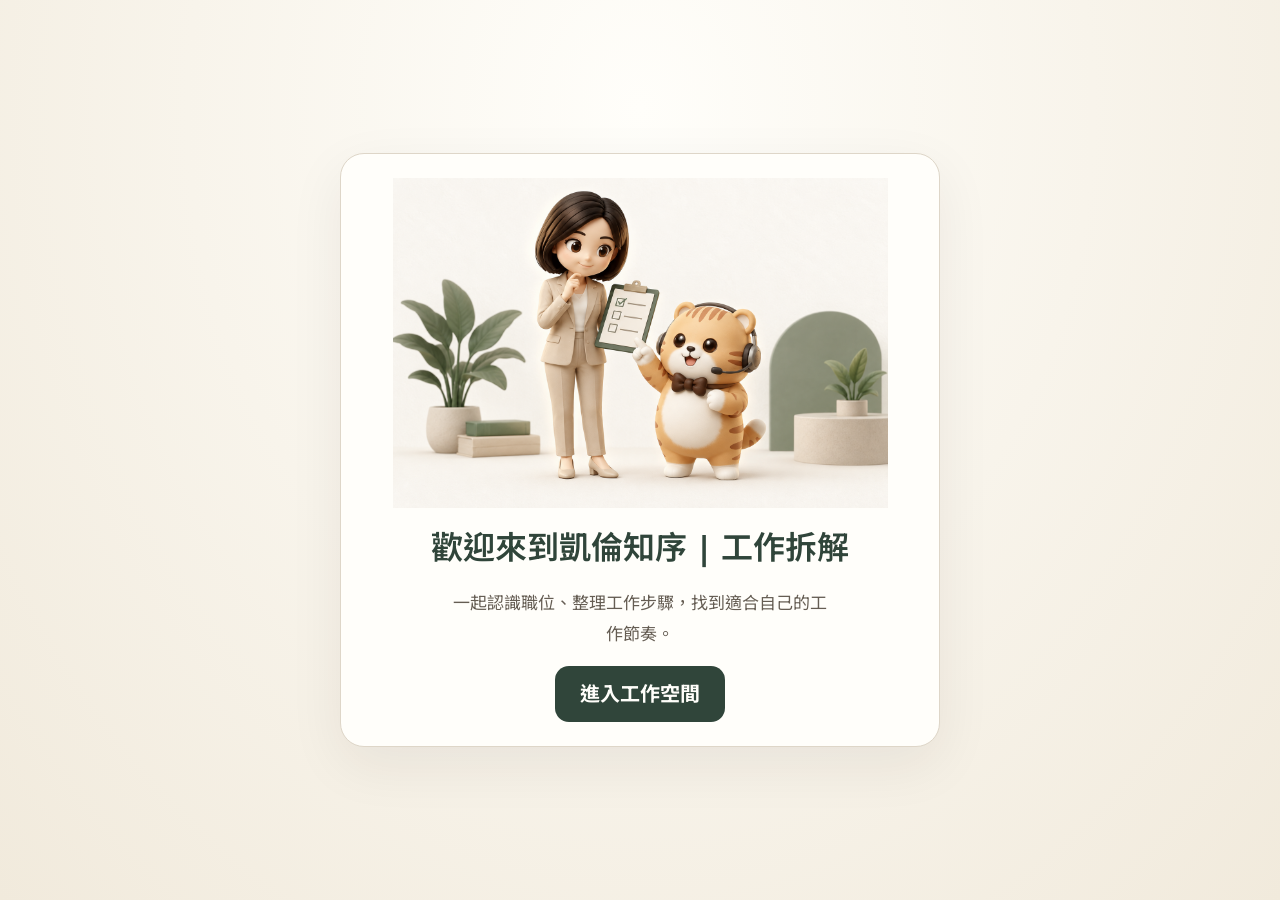
==== index.html @ 6149a3b6 "Improve text scaling and Karen profile page Co-authored-by: Copilot <223556219+Copilot@users.noreply" ====
<!doctype html>
<html lang="zh-TW">
  <head>
    <meta charset="UTF-8" />
    <meta name="viewport" content="width=device-width, initial-scale=1.0" />
    <title>凱倫知序 | 工作拆解</title>
    <meta name="description" content="凱倫知序 | 工作拆解" />
    <meta property="og:title" content="凱倫知序 | 工作拆解" />
    <meta property="og:description" content="凱倫知序 | 工作拆解" />
    <meta property="og:site_name" content="凱倫知序 | 工作拆解" />
    <meta property="og:url" content="https://aaa0218haha-collab.github.io/KYUAN-Worker-3191/" />
    <link rel="canonical" href="https://aaa0218haha-collab.github.io/KYUAN-Worker-3191/" />
    <meta property="og:type" content="website" />
    <meta property="og:image" content="https://aaa0218haha-collab.github.io/KYUAN-Worker-3191/share-preview.png?v=20261018-simple-flow" />
    <meta property="og:image:width" content="1200" />
    <meta property="og:image:height" content="630" />
    <meta property="og:image:alt" content="凱倫知序 | 工作拆解" />
    <meta name="twitter:card" content="summary_large_image" />
    <meta name="twitter:title" content="凱倫知序 | 工作拆解" />
    <meta name="twitter:description" content="凱倫知序 | 工作拆解" />
    <meta name="twitter:image" content="https://aaa0218haha-collab.github.io/KYUAN-Worker-3191/share-preview.png?v=20261018-simple-flow" />
    <meta name="google-oauth-client-id" content="313609536991-54sapoig29m4reg91qin8fsfqu9iro08.apps.googleusercontent.com" />
    <meta name="theme-color" content="#FBF9F5" />
    <link rel="icon" type="image/svg+xml" href="./icon.svg?v=20261018" sizes="any" />
    <link rel="manifest" href="./site.webmanifest" />
    <link rel="preconnect" href="https://fonts.googleapis.com">
    <link rel="preconnect" href="https://fonts.gstatic.com" crossorigin>
    <link href="https://fonts.googleapis.com/css2?family=Plus+Jakarta+Sans:wght@400;500;600;700&family=Noto+Sans+TC:wght@400;500;700&display=swap" rel="stylesheet">
    <script type="module" src="./google-account.js?v=20261018-simple-flow"></script>
    <script type="module" crossorigin src="./index-ARgGflA9.js?v=20261028-reader-karen-page-v5"></script>
    <script type="module" src="./personal-ai.js?v=20261018-simple-flow"></script>
    <script type="module" src="./google-drive.js?v=20261018-simple-flow"></script>
    <script type="module" src="./reading-comfort.js?v=20261028-reader-karen-page-v5"></script>
    <script type="module" src="./welcome.js?v=20261018-simple-flow"></script>
    <link rel="stylesheet" crossorigin href="./index-6yeIPIjk.css?v=20261018-simple-flow">
    <link rel="stylesheet" href="./focus-workspace.css?v=20261028-reader-karen-page-v5">
  </head>
  <body class="bg-[#FBF9F5] text-[#241D17] antialiased selection:bg-[#FAF2DE] selection:text-[#846429] min-h-screen overflow-x-hidden">
    <main id="welcome-landing" aria-labelledby="welcome-landing-title">
      <section class="welcome-landing-card">
        <img class="welcome-landing-image" src="./karen-welcome.png" alt="凱倫與戴著耳機的老虎夥伴，一起查看工作檢核清單" width="1536" height="1024" fetchpriority="high" />
        <h1 class="welcome-landing-title" id="welcome-landing-title">歡迎來到凱倫知序 | 工作拆解</h1>
        <p class="welcome-landing-copy">一起認識職位、整理工作步驟，找到適合自己的工作節奏。</p>
        <button class="welcome-landing-start" type="button" data-welcome-enter>進入工作空間</button>
      </section>
    </main>
    <div id="root" hidden></div>
  </body>
</html>
---- focus-workspace.css ----
/* Mobile first: context and content stay visible; side panels open on demand. */
:root{--yw-header-height:54px;--yw-bar-height:86px}
#yuan-workspace{color:#352f28;font-family:system-ui,"Noto Sans TC",sans-serif;max-width:1600px;margin:auto}
#yuan-workspace [data-yuan-original-navigation]{display:none!important}
.yw-topbar{position:sticky;top:var(--yw-header-height);z-index:32;display:flex;align-items:center;justify-content:space-between;gap:12px;padding:12px 16px;background:#fffefa;border-bottom:1px solid #e5ded2}
.yw-current{min-width:0}.yw-eyebrow{font-size:13px;color:#756c60;letter-spacing:.04em;margin:0 0 3px}
.yw-current h2{font-size:20px;font-weight:700;line-height:1.3;margin:0;color:#30453a}
.yw-context{font-size:14px;color:#6c6255;white-space:nowrap;text-overflow:ellipsis;overflow:hidden;margin:4px 0 0;max-width:60vw}
.yw-top-actions{display:flex;gap:6px;flex:none}.yw-top-actions button,.yw-drawer-heading button{min-height:44px;min-width:44px;padding:8px 12px;border:1px solid #ded6c8;border-radius:10px;background:#fff;color:#50483d;font-size:16px;cursor:pointer}
.yw-columns{padding:12px 0 24px}.yw-content{position:relative;min-width:0;padding-top:52px}.yw-about-content{padding-top:0!important}
#root #yuan-workspace main{max-width:840px;padding:0 12px;margin:0 auto}
#yuan-workspace main h2,#yuan-workspace main h3{font-family:inherit}
#yuan-workspace main [class*="rounded-2xl"],#yuan-workspace main [class*="rounded-3xl"]{box-shadow:none}
#yuan-workspace main [data-yuan-selector]{border:1px solid #ded6c8;border-radius:14px;background:#fffefa}
[data-yuan-selector]>summary{padding:12px 14px;font-size:16px;cursor:pointer;color:#514a40;font-weight:600;overflow-wrap:anywhere}
[data-yuan-selector]{display:none!important}.yw-role-selection-open [data-yuan-selector]{display:block!important;position:relative;z-index:5;margin-bottom:12px}
[data-yuan-selector]>summary:focus-visible,#yuan-workspace button:focus-visible,#yuan-workspace textarea:focus-visible{outline:3px solid #9b762f;outline-offset:2px}
[data-yuan-selector]>div{border:0!important;border-radius:0!important}
.yw-drawer{border:1px solid #e5ded2;background:#fffefa;color:#352f28;padding:18px;max-width:100vw;width:min(340px,calc(100vw - 24px));height:100dvh;max-height:100dvh;overflow:auto;margin:0;border-radius:0 18px 18px 0;font:14px/1.6 system-ui,"Noto Sans TC",sans-serif}
.yw-drawer::backdrop{background:#241d1766}.yw-notes-drawer{margin-left:auto;border-radius:18px 0 0 18px}
.yw-drawer-heading{display:flex;justify-content:space-between;align-items:center;gap:12px;margin-bottom:18px}.yw-drawer-heading h2,.yw-notes>h2{font-size:20px;font-weight:700;margin:0}
.yw-navigation nav{display:grid;gap:8px}.yw-navigation nav button{display:flex;align-items:center;gap:12px;width:100%;text-align:left;padding:12px 10px;border:1px solid transparent;border-radius:10px;background:transparent;color:#6c6255;cursor:pointer;min-height:64px}
.yw-navigation nav button:hover{background:#f3efe7}.yw-navigation nav button[aria-current="page"]{border-color:#c1d0c5;background:#edf3ee;color:#30453a}
.yw-navigation nav strong{display:block;font-size:16px;font-weight:600}.yw-navigation nav small{display:block;font-size:13px;margin-top:3px;color:#756c60;line-height:1.5}
.yw-response-link{display:flex;align-items:center;gap:12px;width:100%;min-height:64px;margin-top:8px;padding:12px 10px;border:1px solid #ded6c8;border-radius:10px;background:#fffefa;color:#30453a;text-align:left;cursor:pointer}
.yw-response-link:hover{background:#edf3ee;border-color:#c1d0c5}
.yw-response-link strong{display:block;font-size:16px;font-weight:600}.yw-response-link small{display:block;margin-top:3px;color:#756c60;font-size:13px;line-height:1.5}
.yw-response-icon{display:grid;width:42px;height:38px;flex:none;place-items:center;border:1px solid #e4ded3;border-radius:6px;color:#597261;font-size:21px}
.yw-home-illustration{width:100%;max-width:660px;margin:0 auto 20px;overflow:hidden;border:1px solid #ded6c8;border-radius:16px;background:#fffefa}
.yw-home-illustration img{display:block;width:100%;height:auto;object-fit:contain}
.yw-role-picker{position:absolute;top:0;left:0;z-index:2;display:flex;align-items:center;max-width:840px;width:100%;margin:0;padding:0;border:0;border-radius:0;background:transparent}
.yw-role-picker>span{display:none}
.yw-role-picker select{width:calc(100% - 194px);min-width:0;height:44px;padding:6px 30px 6px 10px;border:1px solid #d8cca8;border-radius:10px;background:#fffefa;color:#352f28;font-size:15px}
.yw-role-picker select:focus-visible{outline:3px solid #9b762f;outline-offset:2px}
.yw-quick-nav{position:relative;inset:auto;z-index:3;display:flex;flex-wrap:nowrap;align-items:center;justify-content:space-between;gap:8px;width:100%;min-height:34px;margin:0 0 8px;padding:0!important;border:0!important;border-radius:0!important;background:transparent!important}
.yw-quick-nav>div:first-child{display:flex;align-items:center;justify-content:flex-start;gap:4px;width:auto;min-width:0;white-space:nowrap}
.yw-quick-nav>div:last-child{display:flex;align-items:center;justify-content:flex-end;gap:4px;flex:none;margin-left:auto}
.yw-quick-nav .hidden{display:none!important}
.yw-quick-nav button{flex:none;min-height:34px;padding:4px 8px;font-size:13px;white-space:nowrap}
.yw-common-titles{display:inline-flex;min-width:0;max-width:100%;vertical-align:middle}
.yw-common-titles summary{display:inline-flex;align-items:center;gap:6px;min-height:28px;padding:3px 8px;border:1px solid #e6d7bf;border-radius:8px;background:#fffefa;color:#846429;font-size:13px;font-weight:700;cursor:pointer;list-style:none;white-space:nowrap}
.yw-common-titles summary::-webkit-details-marker{display:none}
.yw-common-titles summary::after{content:"▾";color:#8c7558;font-size:12px}
.yw-common-titles[open] summary::after{content:"▴"}
.yw-common-titles summary:focus-visible{outline:2px solid #9b762f;outline-offset:2px}
.yw-common-title-count{color:#756c60;font-size:12px;font-weight:500}
.yw-common-title-list{display:flex;flex-wrap:wrap;gap:6px;margin-top:6px}
.yw-checklist-progress{padding:10px 12px!important;border-radius:14px!important}
.yw-checklist-progress>summary{display:flex;flex-direction:row!important;align-items:center;justify-content:space-between;gap:8px;cursor:pointer;list-style:none}
.yw-checklist-progress>summary::-webkit-details-marker{display:none}
.yw-checklist-progress>summary::after{content:"展開進度 ▾";flex:none;color:#547363;font-size:12px;font-weight:600}
.yw-checklist-progress[open]>summary::after{content:"收起進度 ▴"}
.yw-checklist-progress>summary:focus-visible{outline:2px solid #547363;outline-offset:3px;border-radius:4px}
.yw-checklist-progress> :not([hidden])~ :not([hidden]){margin-top:4px!important}
.yw-checklist-progress>div:first-child>div{font-size:14px!important}
.yw-checklist-progress>div:first-child>div:last-child{white-space:nowrap}
.yw-checklist-progress>div:nth-child(2){height:5px!important}
.yw-progress-detail{font-size:12px;color:#52675b}
.yw-progress-detail summary{display:flex;align-items:center;flex-wrap:wrap;gap:4px 8px;min-height:18px;cursor:pointer;list-style:none}
.yw-progress-detail summary::-webkit-details-marker{display:none}
.yw-progress-detail summary:focus-visible{outline:2px solid #9b762f;outline-offset:2px;border-radius:4px}
.yw-progress-pill{white-space:nowrap}
.yw-progress-detail-body{display:grid;gap:8px;margin-top:8px;padding-top:8px;border-top:1px solid #c5ded1}
.yw-progress-group{min-width:0}
.yw-progress-group-title{display:flex;justify-content:space-between;gap:8px;margin-bottom:3px;font-size:13px;font-weight:700;color:#30453a}
.yw-progress-item{display:flex;align-items:flex-start;gap:6px;padding:2px 0;font-size:13px;line-height:1.4;color:#655d53}
.yw-progress-item-status{flex:none;font-weight:700;color:#547363}
.yw-karen-page{max-width:840px;margin:0 auto;padding:0 12px 28px}
.yw-karen-back{min-height:44px;margin:0 0 12px;padding:8px 12px;border:1px solid #ded6c8;border-radius:10px;background:#fffefa;color:#30453a;font-size:16px;font-weight:600;cursor:pointer}
.yw-karen-back:hover{background:#edf3ee}
.yw-karen-back:focus-visible{outline:3px solid #9b762f;outline-offset:2px}
.yw-karen-welcome-image{display:block;width:100%;height:auto;margin:0 0 16px;border-radius:16px}
.yw-karen-intro{display:grid;grid-template-columns:104px minmax(0,1fr);align-items:center;gap:18px;margin-bottom:16px;padding:16px;border:1px solid #ded6c8;border-radius:18px;background:linear-gradient(135deg,#fffefa,#f6f1e9)}
.yw-karen-intro img{display:block;width:104px;height:auto;max-height:132px;object-fit:contain}
.yw-karen-eyebrow{margin:0 0 4px;color:#846429;font-size:13px;font-weight:700;letter-spacing:.08em}
.yw-karen-intro h2{margin:0;color:#30453a;font-size:27px;line-height:1.2}
.yw-karen-tagline{margin:7px 0 0;color:#655d53;font-size:15px;line-height:1.5}
.yw-karen-tabs{display:flex;gap:8px;margin:0 0 14px;border-bottom:1px solid #e5ded2}
.yw-karen-tabs button{min-height:42px;padding:8px 14px;border:1px solid transparent;border-radius:10px 10px 0 0;background:transparent;color:#655d53;font-size:15px;font-weight:700;cursor:pointer}
.yw-karen-tabs button[aria-selected="true"]{border-color:#c1d0c5;border-bottom-color:#fffefa;background:#edf3ee;color:#30453a}
.yw-karen-tabs button:focus-visible{outline:3px solid #9b762f;outline-offset:2px}
.yw-karen-story{margin-bottom:20px;padding:16px;border-left:3px solid #c59b46;border-radius:0 12px 12px 0;background:#fffefa}
.yw-karen-story h3,.yw-karen-section>h3{margin:0 0 9px;color:#30453a;font-size:18px}
.yw-karen-story p,.yw-karen-card p,.yw-karen-step p{margin:0;color:#655d53;font-size:15px;line-height:1.75}
.yw-karen-story p+p{margin-top:8px}
.yw-karen-contact{margin:18px 0 4px;padding:16px;border:1px solid #ded6c8;border-radius:14px;background:#edf3ee}
.yw-karen-contact h3{margin:0 0 6px;color:#30453a;font-size:18px}
.yw-karen-contact p{margin:0;color:#655d53;font-size:15px;line-height:1.7}
.yw-karen-section{margin:18px 0}
.yw-karen-cards{display:grid;grid-template-columns:repeat(2,minmax(0,1fr));gap:10px}
.yw-karen-card{min-width:0;padding:14px;border:1px solid #e5ded2;border-radius:13px;background:#fffefa}
.yw-karen-card h4{margin:0 0 6px;color:#30453a;font-size:16px}
.yw-karen-approach{display:grid;grid-template-columns:repeat(2,minmax(0,1fr));gap:10px}
.yw-karen-step{min-width:0;padding:13px;border:1px solid #e5ded2;border-radius:13px;background:#fffefa}
.yw-karen-step summary{display:flex;align-items:flex-start;gap:8px;cursor:pointer;list-style:none}
.yw-karen-step summary::-webkit-details-marker{display:none}
.yw-karen-step summary:focus-visible{outline:2px solid #9b762f;outline-offset:3px;border-radius:4px}
.yw-karen-step-label{flex:none;padding:2px 6px;border-radius:5px;background:#f6f1e9;color:#846429;font-size:12px;font-weight:700}
.yw-karen-step summary strong{color:#30453a;font-size:15px}
.yw-karen-step-description{margin-top:9px!important;font-weight:600}
.yw-karen-step[open] p+p{margin-top:6px}
.yw-karen-line-link{display:inline-flex;align-items:center;justify-content:center;min-height:40px;margin-top:10px;padding:8px 14px;border-radius:10px;background:#30453a;color:#fffefa;font-size:15px;font-weight:700;text-decoration:none}
.yw-karen-line-link:hover{background:#24372d}
.yw-karen-line-link:focus-visible{outline:3px solid #9b762f;outline-offset:2px}
.yw-content h2,.yw-content h3,.yw-content h4{color:#30453a}
.yw-content p,.yw-content li{color:#655d53}
.yw-content h2{min-width:0;max-width:100%;overflow-wrap:anywhere}
.yw-content{overflow-wrap:anywhere}
.yw-content [data-mindset-details]{scroll-margin-top:calc(var(--yw-header-height) + var(--yw-bar-height) + 16px)}
.yuan-quick-adjust{position:relative;min-width:0}
.yuan-quick-adjust>summary{display:inline-flex;align-items:center;min-height:26px;padding:3px 7px;border:1px solid #e5ded2;border-radius:7px;background:#fbf9f5;color:#756c60;font-size:12px;line-height:1.3;cursor:pointer;list-style:none;white-space:nowrap}
.yuan-quick-adjust>summary::-webkit-details-marker{display:none}
.yuan-quick-adjust>summary:focus-visible{outline:2px solid #9b762f;outline-offset:2px}
.yuan-quick-adjust-list{display:flex;flex-wrap:wrap;align-items:center;gap:4px;margin-top:5px}
.yuan-quick-adjust-list button{min-height:26px}
.yuan-quick-adjust-inline .yuan-quick-adjust-list{position:absolute;top:calc(100% + 4px);right:0;z-index:8;flex-wrap:nowrap;width:max-content;max-width:calc(100vw - 40px);margin:0;padding:6px;border:1px solid #e5ded2;border-radius:9px;background:#fffefa;box-shadow:0 4px 14px #241d171a}
.yw-market-aliases{position:relative;max-width:100%;flex:none;font-size:14px}
.yw-market-aliases summary{min-height:32px;padding:6px 10px;border:1px solid #ded6c8;border-radius:9px;background:#fbf9f5;color:#62584d;font-weight:600;cursor:pointer;list-style:none}
.yw-market-aliases summary::-webkit-details-marker{display:none}
.yw-market-aliases summary::after{content:"";display:inline-block;width:6px;height:6px;margin:0 0 2px 8px;border-right:1.5px solid currentColor;border-bottom:1.5px solid currentColor;transform:rotate(45deg)}
.yw-market-aliases[open] summary::after{transform:rotate(225deg);margin-bottom:-2px}
.yw-market-alias-list{display:flex;flex-wrap:wrap;gap:6px;max-width:min(420px,calc(100vw - 32px));max-height:220px;overflow:auto;margin-top:6px;padding:10px;border:1px solid #e5ded2;border-radius:10px;background:#fffefa}
.yw-market-alias{max-width:100%;padding:4px 8px;border:1px solid #e5ded2;border-radius:7px;background:#f6f1e9;color:#60574d;overflow-wrap:anywhere;white-space:normal}
.yw-preview{width:42px;height:42px;flex:none;border:1px solid #ded6c8;border-radius:10px;padding:8px;background:#fffefa;color:#3a4e44}
[aria-current="page"] .yw-preview{color:#597261;border-color:#c1d0c5}
.yw-notes-context{font-size:14px;line-height:1.6;overflow-wrap:anywhere;color:#756c60;margin:8px 0 18px}
.yw-section-notes label{display:block;font-size:16px;font-weight:600;margin-bottom:10px}.yw-section-notes textarea{width:100%;resize:vertical;min-height:180px;padding:12px;border:1px solid #ded6c8;border-radius:10px;background:white;line-height:1.7;font-size:18px;color:#352f28}.yw-save-status{margin-top:8px;font-size:14px;color:#756c60}
.yw-notes-body>div[class]{font-size:16px}.yw-notes-body>div[class*="rounded-3xl"]{border:0;box-shadow:none;padding:0;border-radius:0;background:transparent}
.yw-notes-body h3{font-family:inherit;font-size:17px!important}.yw-notes-body textarea{font-size:18px!important;max-width:100%}
@media(min-width:768px){.yw-columns{display:grid;grid-template-columns:188px minmax(0,1fr);gap:20px;padding:20px}.yw-sidebar{position:sticky;top:calc(var(--yw-header-height) + var(--yw-bar-height) + 16px);align-self:start;max-height:calc(100dvh - var(--yw-header-height) - var(--yw-bar-height) - 32px);overflow:auto;padding-right:12px;border-right:1px solid #e5ded2}.yw-topbar{padding-inline:24px}.yw-context{max-width:650px}#root #yuan-workspace main{padding:0}.yw-navigation nav button{gap:9px;padding:10px 8px}.yw-preview{width:40px;height:40px}}
@media(min-width:1200px){.yw-columns-with-notes{grid-template-columns:188px minmax(0,1fr) 264px;gap:24px;padding:24px}.yw-columns-no-notes{grid-template-columns:188px minmax(0,1fr);gap:24px;padding:24px}.yw-notes{position:sticky;top:calc(var(--yw-header-height) + var(--yw-bar-height) + 20px);align-self:start;padding-left:18px;border-left:1px solid #e5ded2;max-height:calc(100dvh - var(--yw-header-height) - var(--yw-bar-height) - 40px);overflow:auto}.yw-topbar{padding-block:16px}}
@media(max-width:540px){.yw-topbar{gap:8px;padding:4px 12px}.yw-eyebrow{font-size:12px;line-height:1.2;margin-bottom:1px}.yw-current h2{font-size:18px;line-height:1.2}.yw-context{margin-top:2px;font-size:13px;line-height:1.25}.yw-top-actions button{min-height:44px;padding:6px 10px}.yw-role-picker select{width:calc(100% - 178px);font-size:14px}.yw-quick-nav{width:174px}.yw-quick-nav button{padding:4px 5px;font-size:13px}.yw-response-link{min-height:60px}}
@media(max-width:767px){.yw-content{padding-top:100px}.yw-role-picker{width:100%}.yw-role-picker select{width:100%;height:44px}.yw-quick-nav{inset:auto;width:100%;justify-content:space-between;flex-wrap:nowrap}.yw-quick-nav>div:first-child{width:auto;justify-content:flex-start}.yw-quick-nav button{padding-inline:8px}}
@media(max-width:540px){.yw-karen-page{padding-inline:0}.yw-karen-intro{grid-template-columns:76px minmax(0,1fr);gap:12px;padding:12px}.yw-karen-intro img{width:76px;max-height:96px}.yw-karen-intro h2{font-size:23px}.yw-karen-tagline{font-size:14px}.yw-karen-story{padding:13px}.yw-karen-cards,.yw-karen-approach{grid-template-columns:minmax(0,1fr)}}
@media print{.yw-topbar,.yw-sidebar,.yw-notes,.yw-drawer{display:none!important}.yw-columns{display:block!important;padding:0!important}}

/* Confidence uses the content width, including when its detail panel is closed. */
.yw-confidence-layout{display:grid;grid-template-columns:minmax(0,1fr)!important;container-type:inline-size}
.yw-confidence-layout>div{grid-column:1 / -1!important;min-width:0}
.yw-confidence-cards{grid-template-columns:minmax(0,1fr)!important}
.yw-confidence-cards button{min-width:0;overflow-wrap:anywhere}
@container (min-width:520px){.yw-confidence-cards{grid-template-columns:repeat(2,minmax(0,1fr))!important}}
@container (min-width:760px){.yw-confidence-cards{grid-template-columns:repeat(3,minmax(0,1fr))!important}}

/* Keep the frozen context row compact and below the header dropdown. */
#yuan-workspace .yw-topbar{z-index:32;padding:6px 24px;min-height:44px;gap:10px}
#yuan-workspace .yw-current{display:flex;align-items:center;gap:12px;flex:1;overflow:hidden}
#yuan-workspace .yw-eyebrow{line-height:1.3}
#yuan-workspace .yw-current>.yw-eyebrow{display:none}
#yuan-workspace .yw-current h2{flex:none;line-height:1.3;white-space:nowrap}
#yuan-workspace .yw-context{margin:0;line-height:1.4;max-width:100%;min-width:0}
@media(max-width:767px){#yuan-workspace .yw-topbar{padding:4px 12px}#yuan-workspace .yw-current{display:block}#yuan-workspace .yw-context{margin-top:2px}#yuan-workspace .yw-top-actions button{padding:4px 10px}}

/* Mindset cards: compact title (fits in two lines) and a small white tag with brown text. */
#root .yw-confidence-cards button{padding:8px 10px}
#root .yw-confidence-cards button>div>span:first-child{font-size:13px!important;line-height:1.5!important;display:-webkit-box;-webkit-box-orient:vertical;-webkit-line-clamp:2;line-clamp:2;overflow:hidden}
@media(max-width:360px){#root .yw-confidence-cards button>div>span:first-child{font-size:12px!important;line-height:1.4!important;-webkit-line-clamp:3;line-clamp:3}}
#root .yw-confidence-cards button>div>span:last-child{font-size:11px!important;line-height:1.3!important;background:#fff!important;color:#7a5230!important;border:1px solid #e6d9c8;padding:1px 6px!important;border-radius:6px}

.yw-karen-kyuan-link{display:inline-flex;align-items:center;min-height:36px;margin-top:6px;padding:4px 12px;border:1px solid #c1d0c5;border-radius:9px;background:#edf3ee;color:#30453a;font-size:18px;font-weight:600;text-decoration:underline;text-underline-offset:3px}
.yw-karen-kyuan-link:hover{background:#dde9df}
.yw-karen-kyuan-link:focus-visible{outline:3px solid #9b762f;outline-offset:2px}

/* Mobile first: context and content stay visible; side panels open on demand. */
:root{--yw-header-height:54px;--yw-bar-height:86px}
#yuan-workspace{color:#352f28;font-family:system-ui,"Noto Sans TC",sans-serif;max-width:1600px;margin:auto}
#yuan-workspace [data-yuan-original-navigation]{display:none!important}
.yw-topbar{position:sticky;top:var(--yw-header-height);z-index:32;display:flex;align-items:center;justify-content:space-between;gap:12px;padding:12px 16px;background:#fffefa;border-bottom:1px solid #e5ded2}
.yw-current{min-width:0}.yw-eyebrow{font-size:13px;color:#756c60;letter-spacing:.04em;margin:0 0 3px}
.yw-current h2{font-size:20px;font-weight:700;line-height:1.3;margin:0;color:#30453a}
.yw-context{font-size:14px;color:#6c6255;white-space:nowrap;text-overflow:ellipsis;overflow:hidden;margin:4px 0 0;max-width:60vw}
.yw-top-actions{display:flex;gap:6px;flex:none}.yw-top-actions button,.yw-drawer-heading button{min-height:44px;min-width:44px;padding:8px 12px;border:1px solid #ded6c8;border-radius:10px;background:#fff;color:#50483d;font-size:16px;cursor:pointer}
.yw-columns{padding:12px 0 24px}.yw-content{position:relative;min-width:0;padding-top:52px}.yw-about-content{padding-top:0!important}
#root #yuan-workspace main{max-width:840px;padding:0 12px;margin:0 auto}
#yuan-workspace main h2,#yuan-workspace main h3{font-family:inherit}
#yuan-workspace main [class*="rounded-2xl"],#yuan-workspace main [class*="rounded-3xl"]{box-shadow:none}
#yuan-workspace main [data-yuan-selector]{border:1px solid #ded6c8;border-radius:14px;background:#fffefa}
[data-yuan-selector]>summary{padding:12px 14px;font-size:16px;cursor:pointer;color:#514a40;font-weight:600;overflow-wrap:anywhere}
[data-yuan-selector]{display:none!important}
[data-yuan-selector]>summary:focus-visible,#yuan-workspace button:focus-visible,#yuan-workspace textarea:focus-visible{outline:3px solid #9b762f;outline-offset:2px}
[data-yuan-selector]>div{border:0!important;border-radius:0!important}
.yw-drawer{border:1px solid #e5ded2;background:#fffefa;color:#352f28;padding:18px;max-width:100vw;width:min(340px,calc(100vw - 24px));height:100dvh;max-height:100dvh;overflow:auto;margin:0;border-radius:0 18px 18px 0;font:14px/1.6 system-ui,"Noto Sans TC",sans-serif}
.yw-drawer::backdrop{background:#241d1766}.yw-notes-drawer{margin-left:auto;border-radius:18px 0 0 18px}
.yw-drawer-heading{display:flex;justify-content:space-between;align-items:center;gap:12px;margin-bottom:18px}.yw-drawer-heading h2,.yw-notes>h2{font-size:20px;font-weight:700;margin:0}
.yw-navigation nav{display:grid;gap:8px}.yw-navigation nav button{display:flex;align-items:center;gap:12px;width:100%;text-align:left;padding:12px 10px;border:1px solid transparent;border-radius:10px;background:transparent;color:#6c6255;cursor:pointer;min-height:64px}
.yw-navigation nav button:hover{background:#f3efe7}.yw-navigation nav button[aria-current="page"]{border-color:#c1d0c5;background:#edf3ee;color:#30453a}
.yw-navigation nav strong{display:block;font-size:16px;font-weight:600}.yw-navigation nav small{display:block;font-size:13px;margin-top:3px;color:#756c60;line-height:1.5}
.yw-response-link{display:flex;align-items:center;gap:12px;width:100%;min-height:64px;margin-top:8px;padding:12px 10px;border:1px solid #ded6c8;border-radius:10px;background:#fffefa;color:#30453a;text-align:left;cursor:pointer}
.yw-response-link:hover{background:#edf3ee;border-color:#c1d0c5}
.yw-response-link strong{display:block;font-size:16px;font-weight:600}.yw-response-link small{display:block;margin-top:3px;color:#756c60;font-size:13px;line-height:1.5}
.yw-response-icon{display:grid;width:42px;height:38px;flex:none;place-items:center;border:1px solid #e4ded3;border-radius:6px;color:#597261;font-size:21px}
.yw-home-illustration{width:100%;max-width:840px;margin:0 auto 16px;overflow:hidden;border:1px solid #ded6c8;border-radius:16px;background:#fffefa}
.yw-home-illustration img{display:block;width:100%;height:auto;object-fit:contain}
.yw-role-picker{position:absolute;top:0;left:0;z-index:2;display:flex;align-items:center;max-width:840px;width:100%;margin:0;padding:0;border:0;border-radius:0;background:transparent}
.yw-role-picker>span{display:none}
.yw-role-picker select{width:calc(100% - 194px);min-width:0;height:44px;padding:6px 30px 6px 10px;border:1px solid #d8cca8;border-radius:10px;background:#fffefa;color:#352f28;font-size:15px}
.yw-role-picker select:focus-visible{outline:3px solid #9b762f;outline-offset:2px}
.yw-quick-nav{position:absolute;top:0;right:0;z-index:3;display:flex;flex-wrap:nowrap;align-items:center;justify-content:flex-end;gap:4px;width:190px;min-height:44px;padding:0!important;border:0!important;border-radius:0!important;background:transparent!important}
.yw-quick-nav>div:first-child{display:flex;align-items:center;justify-content:flex-end;gap:4px;width:100%;min-width:0;white-space:nowrap}
.yw-quick-nav .hidden{display:none!important}
.yw-quick-nav button[title="上一頁"] span+span{display:none}
.yw-quick-nav button{flex:none;min-height:44px;padding:5px 7px;font-size:14px;white-space:nowrap}
.yw-checklist-progress{padding:10px 12px!important;border-radius:14px!important}
.yw-checklist-progress>div:first-child{display:flex;flex-direction:row!important;align-items:center;justify-content:space-between;gap:8px}
.yw-checklist-progress> :not([hidden])~ :not([hidden]){margin-top:4px!important}
.yw-checklist-progress>div:first-child>div{font-size:14px!important}
.yw-checklist-progress>div:first-child>div:last-child{white-space:nowrap}
.yw-checklist-progress>div:nth-child(2){height:5px!important}
.yw-progress-detail{font-size:12px;color:#52675b}
.yw-progress-detail summary{display:flex;align-items:center;flex-wrap:wrap;gap:4px 8px;min-height:18px;cursor:pointer;list-style:none}
.yw-progress-detail summary::-webkit-details-marker{display:none}
.yw-progress-detail summary:focus-visible{outline:2px solid #9b762f;outline-offset:2px;border-radius:4px}
.yw-progress-pill{white-space:nowrap}
.yw-progress-detail-body{display:grid;gap:8px;margin-top:8px;padding-top:8px;border-top:1px solid #c5ded1}
.yw-progress-group{min-width:0}
.yw-progress-group-title{display:flex;justify-content:space-between;gap:8px;margin-bottom:3px;font-size:13px;font-weight:700;color:#30453a}
.yw-progress-item{display:flex;align-items:flex-start;gap:6px;padding:2px 0;font-size:13px;line-height:1.4;color:#655d53}
.yw-progress-item-status{flex:none;font-weight:700;color:#547363}
.yw-karen-page{max-width:840px;margin:0 auto;padding:0 12px 28px}
.yw-karen-intro{display:grid;grid-template-columns:104px minmax(0,1fr);align-items:center;gap:18px;margin-bottom:16px;padding:16px;border:1px solid #ded6c8;border-radius:18px;background:linear-gradient(135deg,#fffefa,#f6f1e9)}
.yw-karen-intro img{display:block;width:104px;height:auto;max-height:132px;object-fit:contain}
.yw-karen-eyebrow{margin:0 0 4px;color:#846429;font-size:13px;font-weight:700;letter-spacing:.08em}
.yw-karen-intro h2{margin:0;color:#30453a;font-size:27px;line-height:1.2}
.yw-karen-tagline{margin:7px 0 0;color:#655d53;font-size:15px;line-height:1.5}
.yw-karen-tabs{display:flex;gap:8px;margin:0 0 14px;border-bottom:1px solid #e5ded2}
.yw-karen-tabs button{min-height:42px;padding:8px 14px;border:1px solid transparent;border-radius:10px 10px 0 0;background:transparent;color:#655d53;font-size:15px;font-weight:700;cursor:pointer}
.yw-karen-tabs button[aria-selected="true"]{border-color:#c1d0c5;border-bottom-color:#fffefa;background:#edf3ee;color:#30453a}
.yw-karen-tabs button:focus-visible{outline:3px solid #9b762f;outline-offset:2px}
.yw-karen-story{margin-bottom:20px;padding:16px;border-left:3px solid #c59b46;border-radius:0 12px 12px 0;background:#fffefa}
.yw-karen-story h3,.yw-karen-section>h3{margin:0 0 9px;color:#30453a;font-size:18px}
.yw-karen-story p,.yw-karen-card p,.yw-karen-step p{margin:0;color:#655d53;font-size:15px;line-height:1.75}
.yw-karen-story p+p{margin-top:8px}
.yw-karen-section{margin:18px 0}
.yw-karen-cards{display:grid;grid-template-columns:repeat(2,minmax(0,1fr));gap:10px}
.yw-karen-card{min-width:0;padding:14px;border:1px solid #e5ded2;border-radius:13px;background:#fffefa}
.yw-karen-card h4{margin:0 0 6px;color:#30453a;font-size:16px}
.yw-karen-approach{display:grid;grid-template-columns:repeat(2,minmax(0,1fr));gap:10px}
.yw-karen-step{min-width:0;padding:13px;border:1px solid #e5ded2;border-radius:13px;background:#fffefa}
.yw-karen-step summary{display:flex;align-items:flex-start;gap:8px;cursor:pointer;list-style:none}
.yw-karen-step summary::-webkit-details-marker{display:none}
.yw-karen-step summary:focus-visible{outline:2px solid #9b762f;outline-offset:3px;border-radius:4px}
.yw-karen-step-label{flex:none;padding:2px 6px;border-radius:5px;background:#f6f1e9;color:#846429;font-size:12px;font-weight:700}
.yw-karen-step summary strong{color:#30453a;font-size:15px}
.yw-karen-step-description{margin-top:9px!important;font-weight:600}
.yw-karen-step[open] p+p{margin-top:6px}
.yw-karen-line-link{display:inline-flex;align-items:center;justify-content:center;min-height:40px;margin-top:10px;padding:8px 14px;border-radius:10px;background:#30453a;color:#fffefa;font-size:15px;font-weight:700;text-decoration:none}
.yw-karen-line-link:hover{background:#24372d}
.yw-karen-line-link:focus-visible{outline:3px solid #9b762f;outline-offset:2px}
.yw-content h2,.yw-content h3,.yw-content h4{color:#30453a}
.yw-content p,.yw-content li{color:#655d53}
.yw-content h2{min-width:0;max-width:100%;overflow-wrap:anywhere}
.yw-content{overflow-wrap:anywhere}
.yw-market-aliases{position:relative;max-width:100%;flex:none;font-size:14px}
.yw-market-aliases summary{min-height:32px;padding:6px 10px;border:1px solid #ded6c8;border-radius:9px;background:#fbf9f5;color:#62584d;font-weight:600;cursor:pointer;list-style:none}
.yw-market-aliases summary::-webkit-details-marker{display:none}
.yw-market-aliases summary::after{content:"";display:inline-block;width:6px;height:6px;margin:0 0 2px 8px;border-right:1.5px solid currentColor;border-bottom:1.5px solid currentColor;transform:rotate(45deg)}
.yw-market-aliases[open] summary::after{transform:rotate(225deg);margin-bottom:-2px}
.yw-market-alias-list{display:flex;flex-wrap:wrap;gap:6px;max-width:min(420px,calc(100vw - 32px));max-height:220px;overflow:auto;margin-top:6px;padding:10px;border:1px solid #e5ded2;border-radius:10px;background:#fffefa}
.yw-market-alias{max-width:100%;padding:4px 8px;border:1px solid #e5ded2;border-radius:7px;background:#f6f1e9;color:#60574d;overflow-wrap:anywhere;white-space:normal}
.yw-preview{width:42px;height:42px;flex:none;border:1px solid #ded6c8;border-radius:10px;padding:8px;background:#fffefa;color:#3a4e44}
[aria-current="page"] .yw-preview{color:#597261;border-color:#c1d0c5}
.yw-notes-context{font-size:14px;line-height:1.6;overflow-wrap:anywhere;color:#756c60;margin:8px 0 18px}
.yw-section-notes label{display:block;font-size:16px;font-weight:600;margin-bottom:10px}.yw-section-notes textarea{width:100%;resize:vertical;min-height:180px;padding:12px;border:1px solid #ded6c8;border-radius:10px;background:white;line-height:1.7;font-size:18px;color:#352f28}.yw-save-status{margin-top:8px;font-size:14px;color:#756c60}
.yw-notes-body>div[class]{font-size:16px}.yw-notes-body>div[class*="rounded-3xl"]{border:0;box-shadow:none;padding:0;border-radius:0;background:transparent}
.yw-notes-body h3{font-family:inherit;font-size:17px!important}.yw-notes-body textarea{font-size:18px!important;max-width:100%}
@media(min-width:768px){.yw-columns{display:grid;grid-template-columns:188px minmax(0,1fr);gap:20px;padding:20px}.yw-sidebar{position:sticky;top:calc(var(--yw-header-height) + var(--yw-bar-height) + 16px);align-self:start;max-height:calc(100dvh - var(--yw-header-height) - var(--yw-bar-height) - 32px);overflow:auto;padding-right:12px;border-right:1px solid #e5ded2}.yw-topbar{padding-inline:24px}.yw-context{max-width:650px}#root #yuan-workspace main{padding:0}.yw-navigation nav button{gap:9px;padding:10px 8px}.yw-preview{width:40px;height:40px}}
@media(min-width:1200px){.yw-columns{grid-template-columns:188px minmax(0,1fr) 264px;gap:24px;padding:24px}.yw-notes{position:sticky;top:calc(var(--yw-header-height) + var(--yw-bar-height) + 20px);align-self:start;padding-left:18px;border-left:1px solid #e5ded2;max-height:calc(100dvh - var(--yw-header-height) - var(--yw-bar-height) - 40px);overflow:auto}.yw-topbar{padding-block:16px}}
@media(max-width:540px){.yw-topbar{gap:8px;padding:4px 12px}.yw-eyebrow{font-size:12px;line-height:1.2;margin-bottom:1px}.yw-current h2{font-size:18px;line-height:1.2}.yw-context{margin-top:2px;font-size:13px;line-height:1.25}.yw-top-actions button{min-height:44px;padding:6px 10px}.yw-role-picker select{width:calc(100% - 178px);font-size:14px}.yw-quick-nav{width:174px}.yw-quick-nav button{padding:4px 5px;font-size:13px}.yw-response-link{min-height:60px}}
@media(max-width:767px){.yw-content{padding-top:100px}.yw-role-picker{width:100%}.yw-role-picker select{width:100%;height:44px}.yw-quick-nav{top:50px;right:auto;left:0;width:100%;justify-content:flex-start;flex-wrap:wrap}.yw-quick-nav>div:first-child{width:auto;justify-content:flex-start}.yw-quick-nav button{padding-inline:8px}}
@media(max-width:540px){.yw-karen-page{padding-inline:0}.yw-karen-intro{grid-template-columns:76px minmax(0,1fr);gap:12px;padding:12px}.yw-karen-intro img{width:76px;max-height:96px}.yw-karen-intro h2{font-size:23px}.yw-karen-tagline{font-size:14px}.yw-karen-story{padding:13px}.yw-karen-cards,.yw-karen-approach{grid-template-columns:minmax(0,1fr)}}
@media print{.yw-topbar,.yw-sidebar,.yw-notes,.yw-drawer{display:none!important}.yw-columns{display:block!important;padding:0!important}}

/* Confidence uses the content width, including when its detail panel is closed. */
.yw-confidence-layout{display:grid;grid-template-columns:minmax(0,1fr)!important;container-type:inline-size}
.yw-confidence-layout>div{grid-column:1 / -1!important;min-width:0}
.yw-confidence-cards{grid-template-columns:minmax(0,1fr)!important}
.yw-confidence-cards button{min-width:0;overflow-wrap:anywhere}
@container (min-width:520px){.yw-confidence-cards{grid-template-columns:repeat(2,minmax(0,1fr))!important}}
@container (min-width:760px){.yw-confidence-cards{grid-template-columns:repeat(3,minmax(0,1fr))!important}}

/* Keep the frozen context row compact and below the header dropdown. */
#yuan-workspace .yw-topbar{z-index:32;padding:6px 24px;min-height:44px;gap:10px}
#yuan-workspace .yw-current{display:flex;align-items:center;gap:12px;flex:1;overflow:hidden}
#yuan-workspace .yw-eyebrow{line-height:1.3}
#yuan-workspace .yw-current>.yw-eyebrow{display:none}
#yuan-workspace .yw-current h2{flex:none;line-height:1.3;white-space:nowrap}
#yuan-workspace .yw-context{margin:0;line-height:1.4;max-width:100%;min-width:0}
@media(max-width:767px){#yuan-workspace .yw-topbar{padding:4px 12px}#yuan-workspace .yw-current{display:block}#yuan-workspace .yw-context{margin-top:2px}#yuan-workspace .yw-top-actions button{padding:4px 10px}}

/* Mindset cards: compact title (fits in two lines) and a small white tag with brown text. */
#root .yw-confidence-cards button{padding:8px 10px}
#root .yw-confidence-cards button>div>span:first-child{font-size:13px!important;line-height:1.5!important;display:-webkit-box;-webkit-box-orient:vertical;-webkit-line-clamp:2;line-clamp:2;overflow:hidden}
@media(max-width:360px){#root .yw-confidence-cards button>div>span:first-child{font-size:12px!important;line-height:1.4!important;-webkit-line-clamp:3;line-clamp:3}}
#root .yw-confidence-cards button>div>span:last-child{font-size:11px!important;line-height:1.3!important;background:#fff!important;color:#7a5230!important;border:1px solid #e6d9c8;padding:1px 6px!important;border-radius:6px}

.yw-karen-kyuan-link{display:inline-flex;align-items:center;min-height:36px;margin-top:6px;padding:4px 12px;border:1px solid #c1d0c5;border-radius:9px;background:#edf3ee;color:#30453a;font-size:18px;font-weight:600;text-decoration:underline;text-underline-offset:3px}
.yw-karen-kyuan-link:hover{background:#dde9df}
.yw-karen-kyuan-link:focus-visible{outline:3px solid #9b762f;outline-offset:2px}

/* Home chooses the destination; each page focuses on one task. */
#welcome-landing[hidden],#root[hidden]{display:none!important}
#yuan-workspace .yw-columns{display:block;max-width:900px;margin:auto;padding:20px 16px}
#yuan-workspace .yw-content{padding-top:0}
#yuan-workspace .yw-quick-nav{display:none!important}
.yw-home>h2{font-size:24px;margin:0 0 8px}
.yw-home>p{margin:0 0 20px;line-height:1.7}
#yuan-workspace .yw-role-picker{position:static;display:grid;grid-template-columns:repeat(2,minmax(0,1fr));gap:14px;width:100%;margin:0 0 24px}
.yw-role-picker label{display:grid;gap:7px;min-width:0;font-size:16px;font-weight:600;color:#30453a}
#yuan-workspace .yw-role-picker select{position:static;width:100%;max-width:100%;height:auto;min-height:48px;padding:10px 28px 10px 12px;font-size:16px;border:1px solid #c1d0c5;border-radius:10px;background:#fff;color:#30453a}
.yw-role-picker select:disabled{opacity:.65;background:#f3f1eb}
.yw-home .yw-navigation nav{grid-template-columns:repeat(2,minmax(0,1fr))}
.yw-home .yw-navigation nav button,.yw-home .yw-response-link{border:1px solid #ded6c8;background:#fffefa;padding:16px;min-height:96px}
.yw-home .yw-response-link{width:100%;margin-top:10px}
.yw-home .yw-navigation .yw-eyebrow{margin-bottom:10px;font-size:16px;font-weight:600}
.yw-selected-role{margin:0 0 16px;color:#655d53;font-size:15px}
.yw-inline-notes,.yw-disclosure{margin:16px 0;border:1px solid #ded6c8;border-radius:12px;background:#fffefa;overflow:hidden}
.yw-inline-notes>summary,.yw-disclosure>summary{padding:14px;cursor:pointer;font-size:17px;font-weight:600;color:#30453a;min-height:48px}
.yw-inline-notes>.yw-notes-body,.yw-disclosure>.yw-disclosure-body{padding:0 14px 16px}
@media(max-width:540px){#yuan-workspace .yw-columns{padding:16px 12px}.yw-home .yw-navigation nav{grid-template-columns:1fr}.yw-home .yw-navigation nav button,.yw-home .yw-response-link{min-height:78px;padding:12px}#yuan-workspace .yw-role-picker{grid-template-columns:1fr}.yw-karen-intro{grid-template-columns:76px minmax(0,1fr);gap:12px;padding:12px}.yw-karen-intro img{width:76px;max-height:100px}.yw-karen-intro h2{font-size:23px}.yw-karen-kyuan-link{min-height:40px;padding:6px 8px;font-size:15px;line-height:1.5;overflow-wrap:anywhere}}
.yw-redundant-controls{display:none!important}
#root .yw-simple-section{display:block;cursor:default}
#root .yw-simple-section>summary{display:flex;align-items:center;gap:8px;cursor:pointer;list-style:none;margin:0;padding-block:10px;min-height:44px}
#root .yw-simple-section>summary::after{content:'＋';margin-left:auto;flex:none;font-size:20px;color:#547363}
#root .yw-simple-section[open]>summary::after{content:'−'}
#root .yw-simple-section>summary::-webkit-details-marker{display:none}
#root .yw-simple-section>summary:focus-visible{outline:3px solid #9b762f;outline-offset:2px}
.yw-karen-section>summary,.yw-karen-more>summary{padding:10px 0;cursor:pointer;font-weight:600;color:#30453a;min-height:44px}
.yw-karen-section>.yw-karen-cards{margin-top:10px}
.yw-brand-title{line-height:1.4}
@media(max-width:540px){#root header>div:first-child>div:first-child{width:100%;min-width:0}.yw-brand-title{font-size:18px!important;white-space:normal}#root header>div:first-child{padding-block:9px}}
#welcome-landing{box-sizing:border-box;min-height:100svh;display:grid;place-items:center;padding:24px 12px;background:radial-gradient(ellipse at 50% 12%,#fffefa,#f1eadc);color:#30453a;font-family:system-ui,"Noto Sans TC",sans-serif}
.welcome-landing-card{width:min(100%,600px);display:grid;justify-items:center;gap:16px;padding:24px 20px;border:1px solid #ded6c8;border-radius:24px;background:#fffefa;text-align:center;box-shadow:0 18px 55px #241d1712}
.welcome-landing-image{display:block;width:100%;height:auto;max-height:330px;object-fit:contain}
.welcome-landing-title{font-size:clamp(23px,5vw,32px);line-height:1.5;font-weight:600;margin:0}
.welcome-landing-copy{font-size:17px;line-height:1.8;color:#655d53;margin:0;max-width:36ch}
.welcome-landing-start{min-height:48px;padding:13px 25px;border:0;border-radius:14px;background:#30453a;color:#fffefa;font:700 20px/1.5 system-ui,"Noto Sans TC",sans-serif;cursor:pointer}
.welcome-landing-start:focus-visible{outline:3px solid #9b762f;outline-offset:3px}
.yw-home .yw-navigation button:disabled{opacity:.6;cursor:default}
.yw-home-hint{font-size:14px;line-height:1.6;margin:0 0 14px;color:#655d53}

/* Mobile first: context and content stay visible; side panels open on demand. */
:root{--yw-header-height:54px;--yw-bar-height:86px}
#yuan-workspace{color:#352f28;font-family:system-ui,"Noto Sans TC",sans-serif;max-width:1600px;margin:auto}
#yuan-workspace [data-yuan-original-navigation]{display:none!important}
.yw-topbar{position:sticky;top:var(--yw-header-height);z-index:32;display:flex;align-items:center;justify-content:space-between;gap:12px;padding:12px 16px;background:#fffefa;border-bottom:1px solid #e5ded2}
.yw-current{min-width:0}.yw-eyebrow{font-size:13px;color:#756c60;letter-spacing:.04em;margin:0 0 3px}
.yw-current h2{font-size:20px;font-weight:700;line-height:1.3;margin:0;color:#30453a}
.yw-context{font-size:14px;color:#6c6255;white-space:nowrap;text-overflow:ellipsis;overflow:hidden;margin:4px 0 0;max-width:60vw}
.yw-top-actions{display:flex;gap:6px;flex:none}.yw-top-actions button,.yw-drawer-heading button{min-height:44px;min-width:44px;padding:8px 12px;border:1px solid #ded6c8;border-radius:10px;background:#fff;color:#50483d;font-size:16px;cursor:pointer}
.yw-columns{padding:12px 0 24px}.yw-content{position:relative;min-width:0;padding-top:52px}.yw-about-content{padding-top:0!important}
#root #yuan-workspace main{max-width:840px;padding:0 12px;margin:0 auto}
#yuan-workspace main h2,#yuan-workspace main h3{font-family:inherit}
#yuan-workspace main [class*="rounded-2xl"],#yuan-workspace main [class*="rounded-3xl"]{box-shadow:none}
#yuan-workspace main [data-yuan-selector]{border:1px solid #ded6c8;border-radius:14px;background:#fffefa}
[data-yuan-selector]>summary{padding:12px 14px;font-size:16px;cursor:pointer;color:#514a40;font-weight:600;overflow-wrap:anywhere}
[data-yuan-selector]{display:none!important}
[data-yuan-selector]>summary:focus-visible,#yuan-workspace button:focus-visible,#yuan-workspace textarea:focus-visible{outline:3px solid #9b762f;outline-offset:2px}
[data-yuan-selector]>div{border:0!important;border-radius:0!important}
.yw-drawer{border:1px solid #e5ded2;background:#fffefa;color:#352f28;padding:18px;max-width:100vw;width:min(340px,calc(100vw - 24px));height:100dvh;max-height:100dvh;overflow:auto;margin:0;border-radius:0 18px 18px 0;font:14px/1.6 system-ui,"Noto Sans TC",sans-serif}
.yw-drawer::backdrop{background:#241d1766}.yw-notes-drawer{margin-left:auto;border-radius:18px 0 0 18px}
.yw-drawer-heading{display:flex;justify-content:space-between;align-items:center;gap:12px;margin-bottom:18px}.yw-drawer-heading h2,.yw-notes>h2{font-size:20px;font-weight:700;margin:0}
.yw-navigation nav{display:grid;gap:8px}.yw-navigation nav button{display:flex;align-items:center;gap:12px;width:100%;text-align:left;padding:12px 10px;border:1px solid transparent;border-radius:10px;background:transparent;color:#6c6255;cursor:pointer;min-height:64px}
.yw-navigation nav button:hover{background:#f3efe7}.yw-navigation nav button[aria-current="page"]{border-color:#c1d0c5;background:#edf3ee;color:#30453a}
.yw-navigation nav strong{display:block;font-size:16px;font-weight:600}.yw-navigation nav small{display:block;font-size:13px;margin-top:3px;color:#756c60;line-height:1.5}
.yw-response-link{display:flex;align-items:center;gap:12px;width:100%;min-height:64px;margin-top:8px;padding:12px 10px;border:1px solid #ded6c8;border-radius:10px;background:#fffefa;color:#30453a;text-align:left;cursor:pointer}
.yw-response-link:hover{background:#edf3ee;border-color:#c1d0c5}
.yw-response-link strong{display:block;font-size:16px;font-weight:600}.yw-response-link small{display:block;margin-top:3px;color:#756c60;font-size:13px;line-height:1.5}
.yw-response-icon{display:grid;width:42px;height:38px;flex:none;place-items:center;border:1px solid #e4ded3;border-radius:6px;color:#597261;font-size:21px}
.yw-home-illustration{width:100%;max-width:840px;margin:0 auto 16px;overflow:hidden;border:1px solid #ded6c8;border-radius:16px;background:#fffefa}
.yw-home-illustration img{display:block;width:100%;height:auto;object-fit:contain}
.yw-role-picker{position:absolute;top:0;left:0;z-index:2;display:flex;align-items:center;max-width:840px;width:100%;margin:0;padding:0;border:0;border-radius:0;background:transparent}
.yw-role-picker>span{display:none}
.yw-role-picker select{width:calc(100% - 194px);min-width:0;height:44px;padding:6px 30px 6px 10px;border:1px solid #d8cca8;border-radius:10px;background:#fffefa;color:#352f28;font-size:15px}
.yw-role-picker select:focus-visible{outline:3px solid #9b762f;outline-offset:2px}
.yw-quick-nav{position:absolute;top:0;right:0;z-index:3;display:flex;flex-wrap:nowrap;align-items:center;justify-content:flex-end;gap:4px;width:190px;min-height:44px;padding:0!important;border:0!important;border-radius:0!important;background:transparent!important}
.yw-quick-nav>div:first-child{display:flex;align-items:center;justify-content:flex-end;gap:4px;width:100%;min-width:0;white-space:nowrap}
.yw-quick-nav .hidden{display:none!important}
.yw-quick-nav button[title="上一頁"] span+span{display:none}
.yw-quick-nav button{flex:none;min-height:44px;padding:5px 7px;font-size:14px;white-space:nowrap}
.yw-checklist-progress{padding:10px 12px!important;border-radius:14px!important}
.yw-checklist-progress>div:first-child{display:flex;flex-direction:row!important;align-items:center;justify-content:space-between;gap:8px}
.yw-checklist-progress> :not([hidden])~ :not([hidden]){margin-top:4px!important}
.yw-checklist-progress>div:first-child>div{font-size:14px!important}
.yw-checklist-progress>div:first-child>div:last-child{white-space:nowrap}
.yw-checklist-progress>div:nth-child(2){height:5px!important}
.yw-progress-detail{font-size:12px;color:#52675b}
.yw-progress-detail summary{display:flex;align-items:center;flex-wrap:wrap;gap:4px 8px;min-height:18px;cursor:pointer;list-style:none}
.yw-progress-detail summary::-webkit-details-marker{display:none}
.yw-progress-detail summary:focus-visible{outline:2px solid #9b762f;outline-offset:2px;border-radius:4px}
.yw-progress-pill{white-space:nowrap}
.yw-progress-detail-body{display:grid;gap:8px;margin-top:8px;padding-top:8px;border-top:1px solid #c5ded1}
.yw-progress-group{min-width:0}
.yw-progress-group-title{display:flex;justify-content:space-between;gap:8px;margin-bottom:3px;font-size:13px;font-weight:700;color:#30453a}
.yw-progress-item{display:flex;align-items:flex-start;gap:6px;padding:2px 0;font-size:13px;line-height:1.4;color:#655d53}
.yw-progress-item-status{flex:none;font-weight:700;color:#547363}
.yw-karen-page{max-width:840px;margin:0 auto;padding:0 12px 28px}
.yw-karen-intro{display:grid;grid-template-columns:104px minmax(0,1fr);align-items:center;gap:18px;margin-bottom:16px;padding:16px;border:1px solid #ded6c8;border-radius:18px;background:linear-gradient(135deg,#fffefa,#f6f1e9)}
.yw-karen-intro img{display:block;width:104px;height:auto;max-height:132px;object-fit:contain}
.yw-karen-eyebrow{margin:0 0 4px;color:#846429;font-size:13px;font-weight:700;letter-spacing:.08em}
.yw-karen-intro h2{margin:0;color:#30453a;font-size:27px;line-height:1.2}
.yw-karen-tagline{margin:7px 0 0;color:#655d53;font-size:15px;line-height:1.5}
.yw-karen-tabs{display:flex;gap:8px;margin:0 0 14px;border-bottom:1px solid #e5ded2}
.yw-karen-tabs button{min-height:42px;padding:8px 14px;border:1px solid transparent;border-radius:10px 10px 0 0;background:transparent;color:#655d53;font-size:15px;font-weight:700;cursor:pointer}
.yw-karen-tabs button[aria-selected="true"]{border-color:#c1d0c5;border-bottom-color:#fffefa;background:#edf3ee;color:#30453a}
.yw-karen-tabs button:focus-visible{outline:3px solid #9b762f;outline-offset:2px}
.yw-karen-story{margin-bottom:20px;padding:16px;border-left:3px solid #c59b46;border-radius:0 12px 12px 0;background:#fffefa}
.yw-karen-story h3,.yw-karen-section>h3{margin:0 0 9px;color:#30453a;font-size:18px}
.yw-karen-story p,.yw-karen-card p,.yw-karen-step p{margin:0;color:#655d53;font-size:15px;line-height:1.75}
.yw-karen-story p+p{margin-top:8px}
.yw-karen-section{margin:18px 0}
.yw-karen-cards{display:grid;grid-template-columns:repeat(2,minmax(0,1fr));gap:10px}
.yw-karen-card{min-width:0;padding:14px;border:1px solid #e5ded2;border-radius:13px;background:#fffefa}
.yw-karen-card h4{margin:0 0 6px;color:#30453a;font-size:16px}
.yw-karen-approach{display:grid;grid-template-columns:repeat(2,minmax(0,1fr));gap:10px}
.yw-karen-step{min-width:0;padding:13px;border:1px solid #e5ded2;border-radius:13px;background:#fffefa}
.yw-karen-step summary{display:flex;align-items:flex-start;gap:8px;cursor:pointer;list-style:none}
.yw-karen-step summary::-webkit-details-marker{display:none}
.yw-karen-step summary:focus-visible{outline:2px solid #9b762f;outline-offset:3px;border-radius:4px}
.yw-karen-step-label{flex:none;padding:2px 6px;border-radius:5px;background:#f6f1e9;color:#846429;font-size:12px;font-weight:700}
.yw-karen-step summary strong{color:#30453a;font-size:15px}
.yw-karen-step-description{margin-top:9px!important;font-weight:600}
.yw-karen-step[open] p+p{margin-top:6px}
.yw-karen-line-link{display:inline-flex;align-items:center;justify-content:center;min-height:40px;margin-top:10px;padding:8px 14px;border-radius:10px;background:#30453a;color:#fffefa;font-size:15px;font-weight:700;text-decoration:none}
.yw-karen-line-link:hover{background:#24372d}
.yw-karen-line-link:focus-visible{outline:3px solid #9b762f;outline-offset:2px}
.yw-content h2,.yw-content h3,.yw-content h4{color:#30453a}
.yw-content p,.yw-content li{color:#655d53}
.yw-content h2{min-width:0;max-width:100%;overflow-wrap:anywhere}
.yw-content{overflow-wrap:anywhere}
.yw-market-aliases{position:relative;max-width:100%;flex:none;font-size:14px}
.yw-market-aliases summary{min-height:32px;padding:6px 10px;border:1px solid #ded6c8;border-radius:9px;background:#fbf9f5;color:#62584d;font-weight:600;cursor:pointer;list-style:none}
.yw-market-aliases summary::-webkit-details-marker{display:none}
.yw-market-aliases summary::after{content:"";display:inline-block;width:6px;height:6px;margin:0 0 2px 8px;border-right:1.5px solid currentColor;border-bottom:1.5px solid currentColor;transform:rotate(45deg)}
.yw-market-aliases[open] summary::after{transform:rotate(225deg);margin-bottom:-2px}
.yw-market-alias-list{display:flex;flex-wrap:wrap;gap:6px;max-width:min(420px,calc(100vw - 32px));max-height:220px;overflow:auto;margin-top:6px;padding:10px;border:1px solid #e5ded2;border-radius:10px;background:#fffefa}
.yw-market-alias{max-width:100%;padding:4px 8px;border:1px solid #e5ded2;border-radius:7px;background:#f6f1e9;color:#60574d;overflow-wrap:anywhere;white-space:normal}
.yw-preview{width:42px;height:42px;flex:none;border:1px solid #ded6c8;border-radius:10px;padding:8px;background:#fffefa;color:#3a4e44}
[aria-current="page"] .yw-preview{color:#597261;border-color:#c1d0c5}
.yw-notes-context{font-size:14px;line-height:1.6;overflow-wrap:anywhere;color:#756c60;margin:8px 0 18px}
.yw-section-notes label{display:block;font-size:16px;font-weight:600;margin-bottom:10px}.yw-section-notes textarea{width:100%;resize:vertical;min-height:180px;padding:12px;border:1px solid #ded6c8;border-radius:10px;background:white;line-height:1.7;font-size:18px;color:#352f28}.yw-save-status{margin-top:8px;font-size:14px;color:#756c60}
.yw-notes-body>div[class]{font-size:16px}.yw-notes-body>div[class*="rounded-3xl"]{border:0;box-shadow:none;padding:0;border-radius:0;background:transparent}
.yw-notes-body h3{font-family:inherit;font-size:17px!important}.yw-notes-body textarea{font-size:18px!important;max-width:100%}
@media(min-width:768px){.yw-columns{display:grid;grid-template-columns:188px minmax(0,1fr);gap:20px;padding:20px}.yw-sidebar{position:sticky;top:calc(var(--yw-header-height) + var(--yw-bar-height) + 16px);align-self:start;max-height:calc(100dvh - var(--yw-header-height) - var(--yw-bar-height) - 32px);overflow:auto;padding-right:12px;border-right:1px solid #e5ded2}.yw-topbar{padding-inline:24px}.yw-context{max-width:650px}#root #yuan-workspace main{padding:0}.yw-navigation nav button{gap:9px;padding:10px 8px}.yw-preview{width:40px;height:40px}}
@media(min-width:1200px){.yw-columns{grid-template-columns:188px minmax(0,1fr) 264px;gap:24px;padding:24px}.yw-notes{position:sticky;top:calc(var(--yw-header-height) + var(--yw-bar-height) + 20px);align-self:start;padding-left:18px;border-left:1px solid #e5ded2;max-height:calc(100dvh - var(--yw-header-height) - var(--yw-bar-height) - 40px);overflow:auto}.yw-topbar{padding-block:16px}}
@media(max-width:540px){.yw-topbar{gap:8px;padding:4px 12px}.yw-eyebrow{font-size:12px;line-height:1.2;margin-bottom:1px}.yw-current h2{font-size:18px;line-height:1.2}.yw-context{margin-top:2px;font-size:13px;line-height:1.25}.yw-top-actions button{min-height:44px;padding:6px 10px}.yw-role-picker select{width:calc(100% - 178px);font-size:14px}.yw-quick-nav{width:174px}.yw-quick-nav button{padding:4px 5px;font-size:13px}.yw-response-link{min-height:60px}}
@media(max-width:767px){.yw-content{padding-top:100px}.yw-role-picker{width:100%}.yw-role-picker select{width:100%;height:44px}.yw-quick-nav{top:50px;right:auto;left:0;width:100%;justify-content:flex-start;flex-wrap:wrap}.yw-quick-nav>div:first-child{width:auto;justify-content:flex-start}.yw-quick-nav button{padding-inline:8px}}
@media(max-width:540px){.yw-karen-page{padding-inline:0}.yw-karen-intro{grid-template-columns:76px minmax(0,1fr);gap:12px;padding:12px}.yw-karen-intro img{width:76px;max-height:96px}.yw-karen-intro h2{font-size:23px}.yw-karen-tagline{font-size:14px}.yw-karen-story{padding:13px}.yw-karen-cards,.yw-karen-approach{grid-template-columns:minmax(0,1fr)}}
@media print{.yw-topbar,.yw-sidebar,.yw-notes,.yw-drawer{display:none!important}.yw-columns{display:block!important;padding:0!important}}

/* Confidence uses the content width, including when its detail panel is closed. */
.yw-confidence-layout{display:grid;grid-template-columns:minmax(0,1fr)!important;container-type:inline-size}
.yw-confidence-layout>div{grid-column:1 / -1!important;min-width:0}
.yw-confidence-cards{grid-template-columns:minmax(0,1fr)!important}
.yw-confidence-cards button{min-width:0;overflow-wrap:anywhere}
@container (min-width:520px){.yw-confidence-cards{grid-template-columns:repeat(2,minmax(0,1fr))!important}}
@container (min-width:760px){.yw-confidence-cards{grid-template-columns:repeat(3,minmax(0,1fr))!important}}

/* Keep the frozen context row compact and below the header dropdown. */
#yuan-workspace .yw-topbar{z-index:32;padding:6px 24px;min-height:44px;gap:10px}
#yuan-workspace .yw-current{display:flex;align-items:center;gap:12px;flex:1;overflow:hidden}
#yuan-workspace .yw-eyebrow{line-height:1.3}
#yuan-workspace .yw-current>.yw-eyebrow{display:none}
#yuan-workspace .yw-current h2{flex:none;line-height:1.3;white-space:nowrap}
#yuan-workspace .yw-context{margin:0;line-height:1.4;max-width:100%;min-width:0}
@media(max-width:767px){#yuan-workspace .yw-topbar{padding:4px 12px}#yuan-workspace .yw-current{display:block}#yuan-workspace .yw-context{margin-top:2px}#yuan-workspace .yw-top-actions button{padding:4px 10px}}

/* Mindset cards: compact title (fits in two lines) and a small white tag with brown text. */
#root .yw-confidence-cards button{padding:8px 10px}
#root .yw-confidence-cards button>div>span:first-child{font-size:13px!important;line-height:1.5!important;display:-webkit-box;-webkit-box-orient:vertical;-webkit-line-clamp:2;line-clamp:2;overflow:hidden}
@media(max-width:360px){#root .yw-confidence-cards button>div>span:first-child{font-size:12px!important;line-height:1.4!important;-webkit-line-clamp:3;line-clamp:3}}
#root .yw-confidence-cards button>div>span:last-child{font-size:11px!important;line-height:1.3!important;background:#fff!important;color:#7a5230!important;border:1px solid #e6d9c8;padding:1px 6px!important;border-radius:6px}

.yw-karen-kyuan-link{display:inline-flex;align-items:center;min-height:36px;margin-top:6px;padding:4px 12px;border:1px solid #c1d0c5;border-radius:9px;background:#edf3ee;color:#30453a;font-size:18px;font-weight:600;text-decoration:underline;text-underline-offset:3px}
.yw-karen-kyuan-link:hover{background:#dde9df}
.yw-karen-kyuan-link:focus-visible{outline:3px solid #9b762f;outline-offset:2px}

/* Home chooses the destination; each page focuses on one task. */
#welcome-landing[hidden],#root[hidden]{display:none!important}
#yuan-workspace .yw-columns{display:block;max-width:900px;margin:auto;padding:20px 16px}
#yuan-workspace .yw-content{padding-top:0}
#yuan-workspace .yw-quick-nav{display:none!important}
.yw-home>h2{font-size:24px;margin:0 0 8px}
.yw-home>p{margin:0 0 20px;line-height:1.7}
#yuan-workspace .yw-role-picker{position:static;display:grid;grid-template-columns:repeat(2,minmax(0,1fr));gap:14px;width:100%;margin:0 0 24px}
.yw-role-picker label{display:grid;gap:7px;min-width:0;font-size:16px;font-weight:600;color:#30453a}
#yuan-workspace .yw-role-picker select{position:static;width:100%;max-width:100%;height:auto;min-height:48px;padding:10px 28px 10px 12px;font-size:16px;border:1px solid #c1d0c5;border-radius:10px;background:#fff;color:#30453a}
.yw-role-picker select:disabled{opacity:.65;background:#f3f1eb}
.yw-home .yw-navigation nav{grid-template-columns:repeat(2,minmax(0,1fr))}
.yw-home .yw-navigation nav button,.yw-home .yw-response-link{border:1px solid #ded6c8;background:#fffefa;padding:16px;min-height:96px}
.yw-home .yw-response-link{width:100%;margin-top:10px}
.yw-home .yw-navigation .yw-eyebrow{margin-bottom:10px;font-size:16px;font-weight:600}
.yw-selected-role{margin:0 0 16px;color:#655d53;font-size:15px}
.yw-inline-notes,.yw-disclosure{margin:16px 0;border:1px solid #ded6c8;border-radius:12px;background:#fffefa;overflow:hidden}
.yw-inline-notes>summary,.yw-disclosure>summary{padding:14px;cursor:pointer;font-size:17px;font-weight:600;color:#30453a;min-height:48px}
.yw-inline-notes>.yw-notes-body,.yw-disclosure>.yw-disclosure-body{padding:0 14px 16px}
.yw-about-dialog{width:min(600px,calc(100vw - 24px));max-height:calc(100dvh - 24px);overflow:auto;margin:auto;padding:18px;border:1px solid #ded6c8;border-radius:18px;background:#fffefa;color:#30453a;font:16px/1.6 system-ui,"Noto Sans TC",sans-serif}
.yw-about-dialog::backdrop{background:#241d1777}
.yw-about-dialog .yw-karen-page{padding:0}
.yw-about-dialog .yw-drawer-heading{position:sticky;top:-18px;z-index:2;background:#fffefa;padding:10px 0;margin-bottom:10px}
.yw-about-dialog .yw-drawer-heading h2{font-size:19px}
.yw-about-dialog .yw-drawer-heading button{font-size:15px}
.yw-about-dialog .yw-karen-kyuan-link{display:table;max-width:100%;margin-top:8px;padding:4px 8px;min-height:0;font-size:14px;line-height:1.6;overflow-wrap:anywhere}
.yw-about-dialog .yw-karen-cards{grid-template-columns:1fr}
@media(max-width:540px){#yuan-workspace .yw-columns{padding:16px 12px}.yw-home .yw-navigation nav{grid-template-columns:1fr}.yw-home .yw-navigation nav button,.yw-home .yw-response-link{min-height:78px;padding:12px}#yuan-workspace .yw-role-picker{grid-template-columns:1fr}.yw-about-dialog{padding:12px}.yw-about-dialog .yw-drawer-heading{top:-12px}}
.yw-redundant-controls{display:none!important}
#root .yw-simple-section{display:block;cursor:default}
#root .yw-simple-section>summary{display:flex;align-items:center;gap:8px;cursor:pointer;list-style:none;margin:0;padding-block:10px;min-height:44px}
#root .yw-simple-section>summary::after{content:'＋';margin-left:auto;flex:none;font-size:20px;color:#547363}
#root .yw-simple-section[open]>summary::after{content:'−'}
#root .yw-simple-section>summary::-webkit-details-marker{display:none}
#root .yw-simple-section>summary:focus-visible{outline:3px solid #9b762f;outline-offset:2px}
.yw-karen-section>summary,.yw-karen-more>summary{padding:10px 0;cursor:pointer;font-weight:600;color:#30453a;min-height:44px}
.yw-karen-section>.yw-karen-cards{margin-top:10px}
.yw-brand-title{line-height:1.4}
@media(max-width:540px){#root header>div:first-child>div:first-child{width:100%;min-width:0}.yw-brand-title{font-size:18px!important;white-space:normal}#root header>div:first-child{padding-block:9px}}
#welcome-landing{box-sizing:border-box;min-height:100svh;display:grid;place-items:center;padding:24px 12px;background:radial-gradient(ellipse at 50% 12%,#fffefa,#f1eadc);color:#30453a;font-family:system-ui,"Noto Sans TC",sans-serif}
.welcome-landing-card{width:min(100%,600px);display:grid;justify-items:center;gap:16px;padding:24px 20px;border:1px solid #ded6c8;border-radius:24px;background:#fffefa;text-align:center;box-shadow:0 18px 55px #241d1712}
.welcome-landing-image{display:block;width:100%;height:auto;max-height:330px;object-fit:contain}
.welcome-landing-title{font-size:clamp(23px,5vw,32px);line-height:1.5;font-weight:600;margin:0}
.welcome-landing-copy{font-size:17px;line-height:1.8;color:#655d53;margin:0;max-width:36ch}
.welcome-landing-start{min-height:48px;padding:13px 25px;border:0;border-radius:14px;background:#30453a;color:#fffefa;font:700 20px/1.5 system-ui,"Noto Sans TC",sans-serif;cursor:pointer}
.welcome-landing-start:focus-visible{outline:3px solid #9b762f;outline-offset:3px}
.yw-karen-first-paragraph,.yw-karen-more>p{font-size:16px;line-height:1.8;color:#655d53;margin:12px 0}
.yw-karen-more{border-top:1px solid #ded6c8;margin-top:12px}
.yw-karen-more>summary{padding-block:12px}
.yw-home .yw-navigation button:disabled{opacity:.6;cursor:default}
.yw-home-hint{font-size:14px;line-height:1.6;margin:0 0 14px;color:#655d53}
.yw-featured-occupations{margin:28px 0 24px;padding:20px;border:1px solid #e5ded2;border-radius:20px;background:#fffefa}
.yw-featured-heading{display:grid;grid-template-columns:minmax(0,1fr) minmax(220px,.8fr);align-items:end;gap:12px;margin-bottom:16px}
.yw-featured-heading h3{margin:0;color:#30453a;font-size:21px;line-height:1.4}
.yw-featured-heading>p{margin:0;color:#655d53;font-size:14px;line-height:1.7}
.yw-featured-grid{display:grid;grid-template-columns:repeat(2,minmax(0,1fr));gap:10px}
.yw-featured-card{min-width:0;border:1px solid #e5ded2;border-radius:14px;background:#fffefa}
.yw-featured-card>summary{display:flex;align-items:center;gap:12px;min-height:66px;padding:10px 12px;cursor:pointer;list-style:none}
.yw-featured-card>summary::-webkit-details-marker{display:none}
.yw-featured-card>summary:focus-visible,.yw-featured-actions a:focus-visible,.yw-featured-actions button:focus-visible{outline:3px solid #9b762f;outline-offset:2px}
.yw-featured-number{display:grid;place-items:center;flex:none;width:34px;height:34px;border-radius:50%;background:#f5e8c8;color:#846429;font-size:13px;font-weight:700}
.yw-featured-card-title{display:grid;gap:2px;min-width:0}
.yw-featured-card-title strong{color:#30453a;font-size:15px;line-height:1.45}
.yw-featured-card-title small{color:#756c60;font-size:12px}
.yw-featured-details{padding:0 14px 14px;color:#4c453d;font-size:14px;line-height:1.65}
.yw-featured-industry{margin:0 0 6px;color:#846429;font-size:12px;font-weight:700}
.yw-featured-summary{margin:0 0 12px}
.yw-featured-details h4{margin:10px 0 4px;color:#30453a;font-size:13px}
.yw-featured-details ul{margin:0;padding-left:20px}
.yw-featured-details li+li{margin-top:3px}
.yw-featured-credential{margin:0;color:#4c453d}
.yw-featured-credential-link{display:inline-block;margin-top:5px;color:#30453a;font-size:12px;text-decoration:underline;text-underline-offset:2px}
.yw-featured-onet-title{margin:12px 0;color:#756c60;font-size:12px}
.yw-featured-actions{display:flex;flex-wrap:wrap;align-items:center;gap:8px}
.yw-featured-actions a,.yw-featured-actions button{display:inline-flex;align-items:center;justify-content:center;min-height:42px;padding:8px 12px;border:1px solid #d8cca8;border-radius:10px;color:#30453a;font-size:13px;font-weight:600}
.yw-featured-actions button{background:#30453a;color:#fffefa;cursor:pointer}
.yw-featured-unavailable{margin:0;padding:0 14px 14px;color:#8b3b2d;font-size:13px}
.yw-featured-sources{margin:14px 0 0;color:#756c60;font-size:12px;line-height:1.7}
.yw-featured-sources a{color:#30453a;text-decoration:underline;text-underline-offset:2px}
@media(max-width:680px){.yw-featured-occupations{margin:22px 0 18px;padding:14px}.yw-featured-heading{grid-template-columns:1fr;gap:6px}.yw-featured-heading h3{font-size:19px}.yw-featured-grid{grid-template-columns:1fr}}
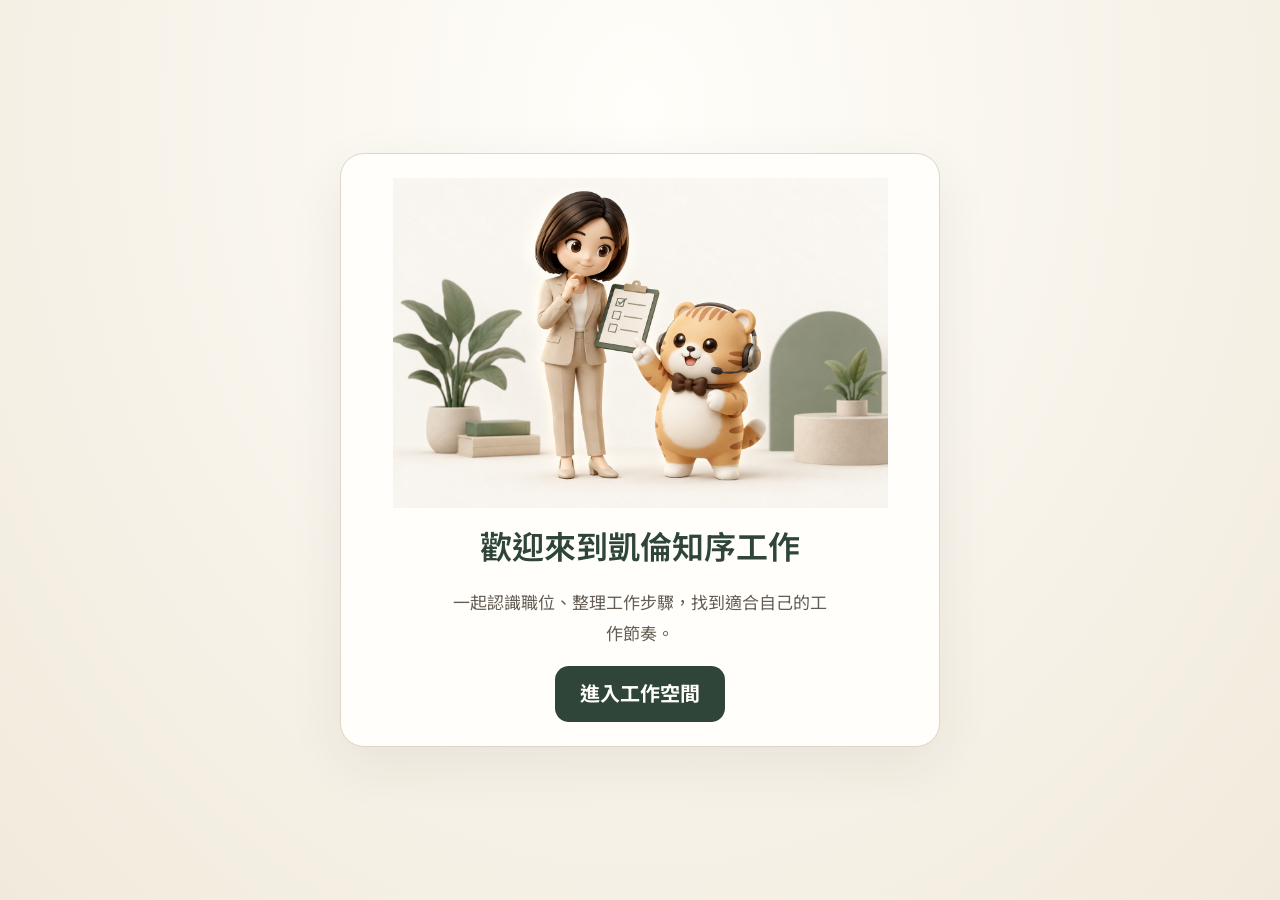
==== commit 8eed5bbc: "Keep cloud backup control on the same row Co-authored-by: Copilot <223556219+Copilot@users.noreply.g" ====
--- a/index.html
+++ b/index.html
@@ -3,43 +3,40 @@
   <head>
     <meta charset="UTF-8" />
     <meta name="viewport" content="width=device-width, initial-scale=1.0" />
-    <title>凱倫知序 | 工作拆解</title>
-    <meta name="description" content="凱倫知序 | 工作拆解" />
-    <meta property="og:title" content="凱倫知序 | 工作拆解" />
-    <meta property="og:description" content="凱倫知序 | 工作拆解" />
-    <meta property="og:site_name" content="凱倫知序 | 工作拆解" />
-    <meta property="og:url" content="https://aaa0218haha-collab.github.io/KYUAN-Worker-3191/" />
-    <link rel="canonical" href="https://aaa0218haha-collab.github.io/KYUAN-Worker-3191/" />
+    <title>凱倫知序工作</title>
+    <meta name="description" content="凱倫知序工作" />
+    <meta property="og:title" content="凱倫知序工作" />
+    <meta property="og:description" content="凱倫知序工作" />
     <meta property="og:type" content="website" />
-    <meta property="og:image" content="https://aaa0218haha-collab.github.io/KYUAN-Worker-3191/share-preview.png?v=20261018-simple-flow" />
-    <meta property="og:image:width" content="1200" />
-    <meta property="og:image:height" content="630" />
-    <meta property="og:image:alt" content="凱倫知序 | 工作拆解" />
+    <meta property="og:image" content="./karen-welcome.png" />
     <meta name="twitter:card" content="summary_large_image" />
-    <meta name="twitter:title" content="凱倫知序 | 工作拆解" />
-    <meta name="twitter:description" content="凱倫知序 | 工作拆解" />
-    <meta name="twitter:image" content="https://aaa0218haha-collab.github.io/KYUAN-Worker-3191/share-preview.png?v=20261018-simple-flow" />
+    <meta name="twitter:title" content="凱倫知序工作" />
+    <meta name="twitter:description" content="凱倫知序工作" />
+    <meta name="twitter:image" content="./karen-welcome.png" />
     <meta name="google-oauth-client-id" content="313609536991-54sapoig29m4reg91qin8fsfqu9iro08.apps.googleusercontent.com" />
     <meta name="theme-color" content="#FBF9F5" />
-    <link rel="icon" type="image/svg+xml" href="./icon.svg?v=20261018" sizes="any" />
+    <link rel="icon" type="image/x-icon" href="./icon.ico" sizes="any" />
+    <link rel="icon" type="image/png" href="./icon.png" sizes="512x512" />
+    <link rel="icon" type="image/svg+xml" href="./favicon.svg" sizes="any" />
+    <link rel="apple-touch-icon" href="./icon.png" />
     <link rel="manifest" href="./site.webmanifest" />
     <link rel="preconnect" href="https://fonts.googleapis.com">
     <link rel="preconnect" href="https://fonts.gstatic.com" crossorigin>
     <link href="https://fonts.googleapis.com/css2?family=Plus+Jakarta+Sans:wght@400;500;600;700&family=Noto+Sans+TC:wght@400;500;700&display=swap" rel="stylesheet">
-    <script type="module" src="./google-account.js?v=20261018-simple-flow"></script>
-    <script type="module" crossorigin src="./index-ARgGflA9.js?v=20261028-reader-karen-page-v5"></script>
-    <script type="module" src="./personal-ai.js?v=20261018-simple-flow"></script>
-    <script type="module" src="./google-drive.js?v=20261018-simple-flow"></script>
-    <script type="module" src="./reading-comfort.js?v=20261028-reader-karen-page-v5"></script>
-    <script type="module" src="./welcome.js?v=20261018-simple-flow"></script>
-    <link rel="stylesheet" crossorigin href="./index-6yeIPIjk.css?v=20261018-simple-flow">
-    <link rel="stylesheet" href="./focus-workspace.css?v=20261028-reader-karen-page-v5">
+    <script type="module" src="./google-account.js?v=20261007-login-guide"></script>
+    <script type="module" crossorigin src="./index-ARgGflA9.js?v=20261007-communication-flow"></script>
+    <script type="module" src="./personal-ai.js?v=20261007-confidence-font"></script>
+    <script type="module" src="./google-drive.js?v=20261020-inline-backup"></script>
+    <script type="module" src="./reading-comfort.js?v=20261007-contrast-fix"></script>
+    <script type="module" src="./welcome.js?v=20261007-help-v2"></script>
+    <link rel="stylesheet" crossorigin href="./index-6yeIPIjk.css?v=20261007-confidence-font">
+    <link rel="stylesheet" href="./focus-workspace.css?v=20261007-mindset-compact">
   </head>
   <body class="bg-[#FBF9F5] text-[#241D17] antialiased selection:bg-[#FAF2DE] selection:text-[#846429] min-h-screen overflow-x-hidden">
     <main id="welcome-landing" aria-labelledby="welcome-landing-title">
       <section class="welcome-landing-card">
         <img class="welcome-landing-image" src="./karen-welcome.png" alt="凱倫與戴著耳機的老虎夥伴，一起查看工作檢核清單" width="1536" height="1024" fetchpriority="high" />
-        <h1 class="welcome-landing-title" id="welcome-landing-title">歡迎來到凱倫知序 | 工作拆解</h1>
+        <h1 class="welcome-landing-title" id="welcome-landing-title">歡迎來到凱倫知序工作</h1>
         <p class="welcome-landing-copy">一起認識職位、整理工作步驟，找到適合自己的工作節奏。</p>
         <button class="welcome-landing-start" type="button" data-welcome-enter>進入工作空間</button>
       </section>
--- a/focus-workspace.css
+++ b/focus-workspace.css
@@ -70,8 +70,8 @@
 .yw-karen-back:hover{background:#edf3ee}
 .yw-karen-back:focus-visible{outline:3px solid #9b762f;outline-offset:2px}
 .yw-karen-welcome-image{display:block;width:100%;height:auto;margin:0 0 16px;border-radius:16px}
-.yw-karen-intro{display:grid;grid-template-columns:104px minmax(0,1fr);align-items:center;gap:18px;margin-bottom:16px;padding:16px;border:1px solid #ded6c8;border-radius:18px;background:linear-gradient(135deg,#fffefa,#f6f1e9)}
-.yw-karen-intro img{display:block;width:104px;height:auto;max-height:132px;object-fit:contain}
+.yw-karen-intro{display:grid;grid-template-columns:minmax(0,1fr) minmax(0,1fr);align-items:center;gap:18px;margin-bottom:16px;padding:16px;border:1px solid #ded6c8;border-radius:18px;background:linear-gradient(135deg,#fffefa,#f6f1e9)}
+.yw-karen-intro img{display:block;width:100%;height:auto;max-height:none;aspect-ratio:1/1;object-fit:contain}
 .yw-karen-eyebrow{margin:0 0 4px;color:#846429;font-size:13px;font-weight:700;letter-spacing:.08em}
 .yw-karen-intro h2{margin:0;color:#30453a;font-size:27px;line-height:1.2}
 .yw-karen-tagline{margin:7px 0 0;color:#655d53;font-size:15px;line-height:1.5}
@@ -89,7 +89,7 @@
 .yw-karen-section{margin:18px 0}
 .yw-karen-cards{display:grid;grid-template-columns:repeat(2,minmax(0,1fr));gap:10px}
 .yw-karen-card{min-width:0;padding:14px;border:1px solid #e5ded2;border-radius:13px;background:#fffefa}
-.yw-karen-card h4{margin:0 0 6px;color:#30453a;font-size:16px}
+.yw-karen-card h4{margin:0 0 6px;color:#30453a;font-size:16px;font-weight:700}
 .yw-karen-approach{display:grid;grid-template-columns:repeat(2,minmax(0,1fr));gap:10px}
 .yw-karen-step{min-width:0;padding:13px;border:1px solid #e5ded2;border-radius:13px;background:#fffefa}
 .yw-karen-step summary{display:flex;align-items:flex-start;gap:8px;cursor:pointer;list-style:none}
@@ -131,7 +131,7 @@
 @media(min-width:1200px){.yw-columns-with-notes{grid-template-columns:188px minmax(0,1fr) 264px;gap:24px;padding:24px}.yw-columns-no-notes{grid-template-columns:188px minmax(0,1fr);gap:24px;padding:24px}.yw-notes{position:sticky;top:calc(var(--yw-header-height) + var(--yw-bar-height) + 20px);align-self:start;padding-left:18px;border-left:1px solid #e5ded2;max-height:calc(100dvh - var(--yw-header-height) - var(--yw-bar-height) - 40px);overflow:auto}.yw-topbar{padding-block:16px}}
 @media(max-width:540px){.yw-topbar{gap:8px;padding:4px 12px}.yw-eyebrow{font-size:12px;line-height:1.2;margin-bottom:1px}.yw-current h2{font-size:18px;line-height:1.2}.yw-context{margin-top:2px;font-size:13px;line-height:1.25}.yw-top-actions button{min-height:44px;padding:6px 10px}.yw-role-picker select{width:calc(100% - 178px);font-size:14px}.yw-quick-nav{width:174px}.yw-quick-nav button{padding:4px 5px;font-size:13px}.yw-response-link{min-height:60px}}
 @media(max-width:767px){.yw-content{padding-top:100px}.yw-role-picker{width:100%}.yw-role-picker select{width:100%;height:44px}.yw-quick-nav{inset:auto;width:100%;justify-content:space-between;flex-wrap:nowrap}.yw-quick-nav>div:first-child{width:auto;justify-content:flex-start}.yw-quick-nav button{padding-inline:8px}}
-@media(max-width:540px){.yw-karen-page{padding-inline:0}.yw-karen-intro{grid-template-columns:76px minmax(0,1fr);gap:12px;padding:12px}.yw-karen-intro img{width:76px;max-height:96px}.yw-karen-intro h2{font-size:23px}.yw-karen-tagline{font-size:14px}.yw-karen-story{padding:13px}.yw-karen-cards,.yw-karen-approach{grid-template-columns:minmax(0,1fr)}}
+@media(max-width:540px){.yw-karen-page{padding-inline:0}.yw-karen-intro{grid-template-columns:minmax(0,1fr) minmax(0,1fr);gap:12px;padding:12px}.yw-karen-intro img{width:100%;max-height:none}.yw-karen-intro h2{font-size:23px}.yw-karen-tagline,.yw-karen-kyuan-link{font-size:14px}.yw-karen-story{padding:13px}.yw-karen-cards,.yw-karen-approach{grid-template-columns:minmax(0,1fr)}}
 @media print{.yw-topbar,.yw-sidebar,.yw-notes,.yw-drawer{display:none!important}.yw-columns{display:block!important;padding:0!important}}
 
 /* Confidence uses the content width, including when its detail panel is closed. */
@@ -140,6 +140,35 @@
 .yw-confidence-cards{grid-template-columns:minmax(0,1fr)!important}
 .yw-confidence-cards button{min-width:0;overflow-wrap:anywhere}
 @container (min-width:520px){.yw-confidence-cards{grid-template-columns:repeat(2,minmax(0,1fr))!important}}
+
+#yuan-workspace .yw-role-picker{display:grid;grid-template-columns:minmax(0,.8fr) minmax(0,1.2fr);gap:8px;width:calc(100% - 194px);max-width:840px}
+#yuan-workspace .yw-role-picker label{display:grid;min-width:0;gap:4px;color:#31533f;font-size:13px;font-weight:700}
+#yuan-workspace .yw-role-picker select{width:100%;height:44px;padding:6px 30px 6px 10px;border:1px solid #8a7354;border-left:3px solid #31533f;border-radius:10px;background:#fffefa;color:#352f28;font:600 15px/1.4 "Noto Sans TC",system-ui,sans-serif}
+#yuan-workspace .yw-role-picker select:focus-visible{border-color:#31533f;outline:3px solid #9b762f;outline-offset:2px}
+#yuan-workspace .yw-role-picker select option{padding:8px;background:#fffefa;color:#352f28;font:500 15px/1.5 "Noto Sans TC",system-ui,sans-serif}
+#yuan-workspace .yw-role-industry-note{grid-column:1/-1;min-height:18px;margin:0;color:#655d53;font-size:13px;line-height:1.4}
+#yuan-workspace .yw-content:has(.yw-role-picker){padding-top:112px}
+#yuan-workspace .yw-featured-occupations,#yuan-workspace .yw-featured-card{border-color:#d6c5a8}
+#yuan-workspace .yw-featured-card[open]{border-color:#31533f}
+#yuan-workspace .yw-featured-heading{display:block}
+#yuan-workspace .yw-featured-heading h3{font-weight:700}
+#yuan-workspace .yw-karen-intro{grid-template-columns:minmax(0,1fr) minmax(0,1fr)}
+#yuan-workspace .yw-karen-intro img{width:100%;max-height:none;aspect-ratio:1/1;object-fit:contain}
+#yuan-workspace .yw-karen-intro h2{font-size:15px;line-height:1.5;font-weight:700}
+#yuan-workspace .yw-karen-tagline,#yuan-workspace .yw-karen-kyuan-link{font-size:15px}
+#yuan-workspace .yw-karen-kyuan-link{text-decoration:none;font-weight:400}
+#yuan-workspace .yw-karen-card h4{font-weight:700}
+@media(max-width:767px){
+  #yuan-workspace .yw-role-picker{width:100%;grid-template-columns:minmax(0,.85fr) minmax(0,1.15fr)}
+  #yuan-workspace .yw-content:has(.yw-role-picker){padding-top:146px}
+  #yuan-workspace .yw-quick-nav{top:102px}
+}
+@media(max-width:767px){#yuan-workspace .yw-content:has(.yw-role-picker){padding-top:98px}}
+@media(max-width:540px){
+  #yuan-workspace .yw-karen-intro{grid-template-columns:minmax(0,1fr) minmax(0,1fr)}
+  #yuan-workspace .yw-karen-intro img{width:100%;max-height:none}
+  #yuan-workspace .yw-karen-tagline,#yuan-workspace .yw-karen-kyuan-link{font-size:15px}
+}
 @container (min-width:760px){.yw-confidence-cards{grid-template-columns:repeat(3,minmax(0,1fr))!important}}
 
 /* Keep the frozen context row compact and below the header dropdown. */
@@ -157,7 +186,7 @@
 @media(max-width:360px){#root .yw-confidence-cards button>div>span:first-child{font-size:12px!important;line-height:1.4!important;-webkit-line-clamp:3;line-clamp:3}}
 #root .yw-confidence-cards button>div>span:last-child{font-size:11px!important;line-height:1.3!important;background:#fff!important;color:#7a5230!important;border:1px solid #e6d9c8;padding:1px 6px!important;border-radius:6px}
 
-.yw-karen-kyuan-link{display:inline-flex;align-items:center;min-height:36px;margin-top:6px;padding:4px 12px;border:1px solid #c1d0c5;border-radius:9px;background:#edf3ee;color:#30453a;font-size:18px;font-weight:600;text-decoration:underline;text-underline-offset:3px}
+.yw-karen-kyuan-link{display:inline-flex;align-items:center;min-height:36px;margin-top:6px;padding:4px 12px;border:1px solid #c1d0c5;border-radius:9px;background:#edf3ee;color:#30453a;font-size:15px;font-weight:400;text-decoration:none}
 .yw-karen-kyuan-link:hover{background:#dde9df}
 .yw-karen-kyuan-link:focus-visible{outline:3px solid #9b762f;outline-offset:2px}
 
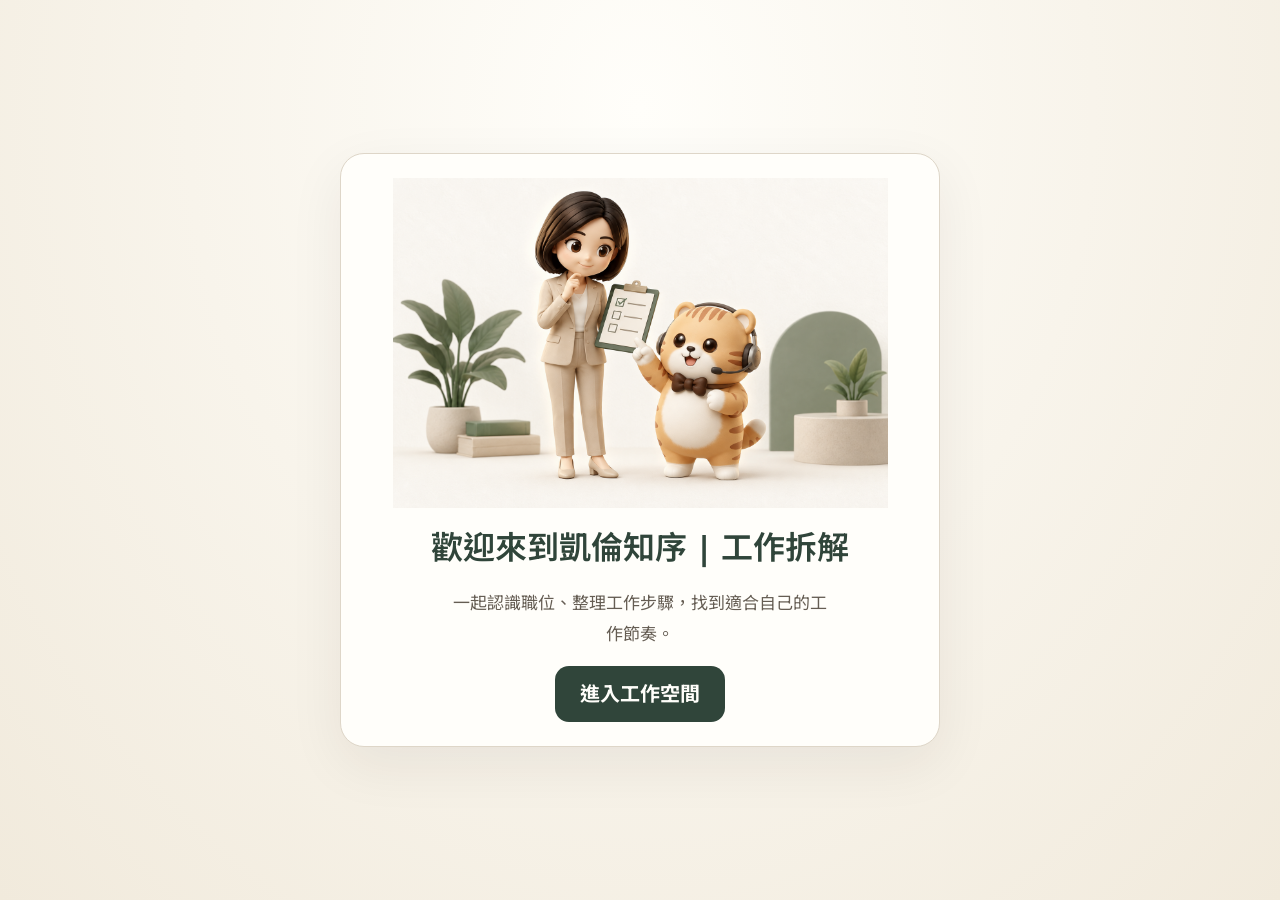
==== commit c5b39d61: "Keep cloud backup button in the header row Co-authored-by: Copilot <223556219+Copilot@users.noreply." ====
--- a/index.html
+++ b/index.html
@@ -3,40 +3,43 @@
   <head>
     <meta charset="UTF-8" />
     <meta name="viewport" content="width=device-width, initial-scale=1.0" />
-    <title>凱倫知序工作</title>
-    <meta name="description" content="凱倫知序工作" />
-    <meta property="og:title" content="凱倫知序工作" />
-    <meta property="og:description" content="凱倫知序工作" />
+    <title>凱倫知序 | 工作拆解</title>
+    <meta name="description" content="凱倫知序 | 工作拆解" />
+    <meta property="og:title" content="凱倫知序 | 工作拆解" />
+    <meta property="og:description" content="凱倫知序 | 工作拆解" />
+    <meta property="og:site_name" content="凱倫知序 | 工作拆解" />
+    <meta property="og:url" content="https://aaa0218haha-collab.github.io/KYUAN-Worker-3191/" />
+    <link rel="canonical" href="https://aaa0218haha-collab.github.io/KYUAN-Worker-3191/" />
     <meta property="og:type" content="website" />
-    <meta property="og:image" content="./karen-welcome.png" />
+    <meta property="og:image" content="https://aaa0218haha-collab.github.io/KYUAN-Worker-3191/share-preview.png?v=20261018-simple-flow" />
+    <meta property="og:image:width" content="1200" />
+    <meta property="og:image:height" content="630" />
+    <meta property="og:image:alt" content="凱倫知序 | 工作拆解" />
     <meta name="twitter:card" content="summary_large_image" />
-    <meta name="twitter:title" content="凱倫知序工作" />
-    <meta name="twitter:description" content="凱倫知序工作" />
-    <meta name="twitter:image" content="./karen-welcome.png" />
+    <meta name="twitter:title" content="凱倫知序 | 工作拆解" />
+    <meta name="twitter:description" content="凱倫知序 | 工作拆解" />
+    <meta name="twitter:image" content="https://aaa0218haha-collab.github.io/KYUAN-Worker-3191/share-preview.png?v=20261018-simple-flow" />
     <meta name="google-oauth-client-id" content="313609536991-54sapoig29m4reg91qin8fsfqu9iro08.apps.googleusercontent.com" />
     <meta name="theme-color" content="#FBF9F5" />
-    <link rel="icon" type="image/x-icon" href="./icon.ico" sizes="any" />
-    <link rel="icon" type="image/png" href="./icon.png" sizes="512x512" />
-    <link rel="icon" type="image/svg+xml" href="./favicon.svg" sizes="any" />
-    <link rel="apple-touch-icon" href="./icon.png" />
+    <link rel="icon" type="image/svg+xml" href="./icon.svg?v=20261018" sizes="any" />
     <link rel="manifest" href="./site.webmanifest" />
     <link rel="preconnect" href="https://fonts.googleapis.com">
     <link rel="preconnect" href="https://fonts.gstatic.com" crossorigin>
     <link href="https://fonts.googleapis.com/css2?family=Plus+Jakarta+Sans:wght@400;500;600;700&family=Noto+Sans+TC:wght@400;500;700&display=swap" rel="stylesheet">
-    <script type="module" src="./google-account.js?v=20261007-login-guide"></script>
-    <script type="module" crossorigin src="./index-ARgGflA9.js?v=20261007-communication-flow"></script>
-    <script type="module" src="./personal-ai.js?v=20261007-confidence-font"></script>
-    <script type="module" src="./google-drive.js?v=20261020-inline-backup"></script>
-    <script type="module" src="./reading-comfort.js?v=20261007-contrast-fix"></script>
-    <script type="module" src="./welcome.js?v=20261007-help-v2"></script>
-    <link rel="stylesheet" crossorigin href="./index-6yeIPIjk.css?v=20261007-confidence-font">
-    <link rel="stylesheet" href="./focus-workspace.css?v=20261007-mindset-compact">
+    <script type="module" src="./google-account.js?v=20261018-simple-flow"></script>
+    <script type="module" crossorigin src="./index-ARgGflA9.js?v=20261029-toolkit-copy-v12"></script>
+    <script type="module" src="./personal-ai.js?v=20261018-simple-flow"></script>
+    <script type="module" src="./google-drive.js?v=20261018-simple-flow"></script>
+    <script type="module" src="./reading-comfort.js?v=20261020-cloud-backup-inline"></script>
+    <script type="module" src="./welcome.js?v=20261018-simple-flow"></script>
+    <link rel="stylesheet" crossorigin href="./index-6yeIPIjk.css?v=20261018-simple-flow">
+    <link rel="stylesheet" href="./focus-workspace.css?v=20261029-accessibility-roles-v14">
   </head>
   <body class="bg-[#FBF9F5] text-[#241D17] antialiased selection:bg-[#FAF2DE] selection:text-[#846429] min-h-screen overflow-x-hidden">
     <main id="welcome-landing" aria-labelledby="welcome-landing-title">
       <section class="welcome-landing-card">
         <img class="welcome-landing-image" src="./karen-welcome.png" alt="凱倫與戴著耳機的老虎夥伴，一起查看工作檢核清單" width="1536" height="1024" fetchpriority="high" />
-        <h1 class="welcome-landing-title" id="welcome-landing-title">歡迎來到凱倫知序工作</h1>
+        <h1 class="welcome-landing-title" id="welcome-landing-title">歡迎來到凱倫知序 | 工作拆解</h1>
         <p class="welcome-landing-copy">一起認識職位、整理工作步驟，找到適合自己的工作節奏。</p>
         <button class="welcome-landing-start" type="button" data-welcome-enter>進入工作空間</button>
       </section>
